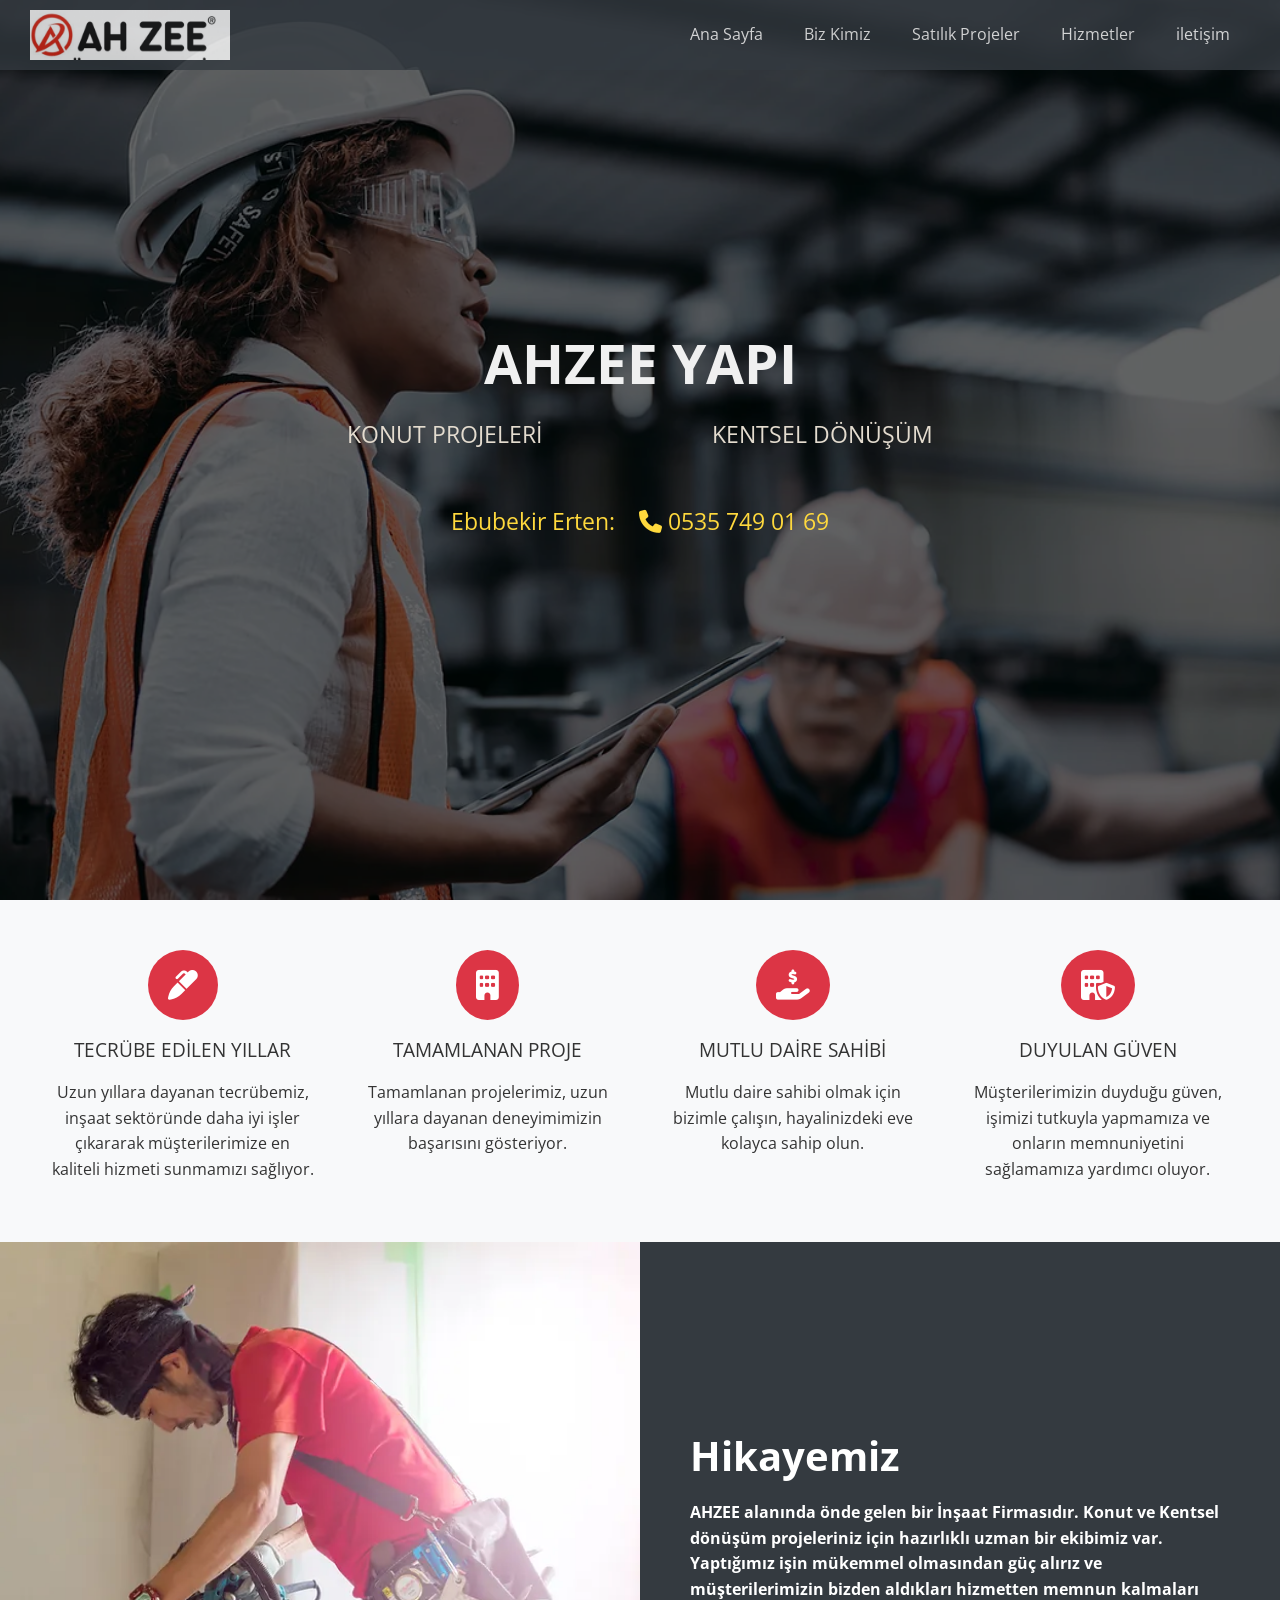
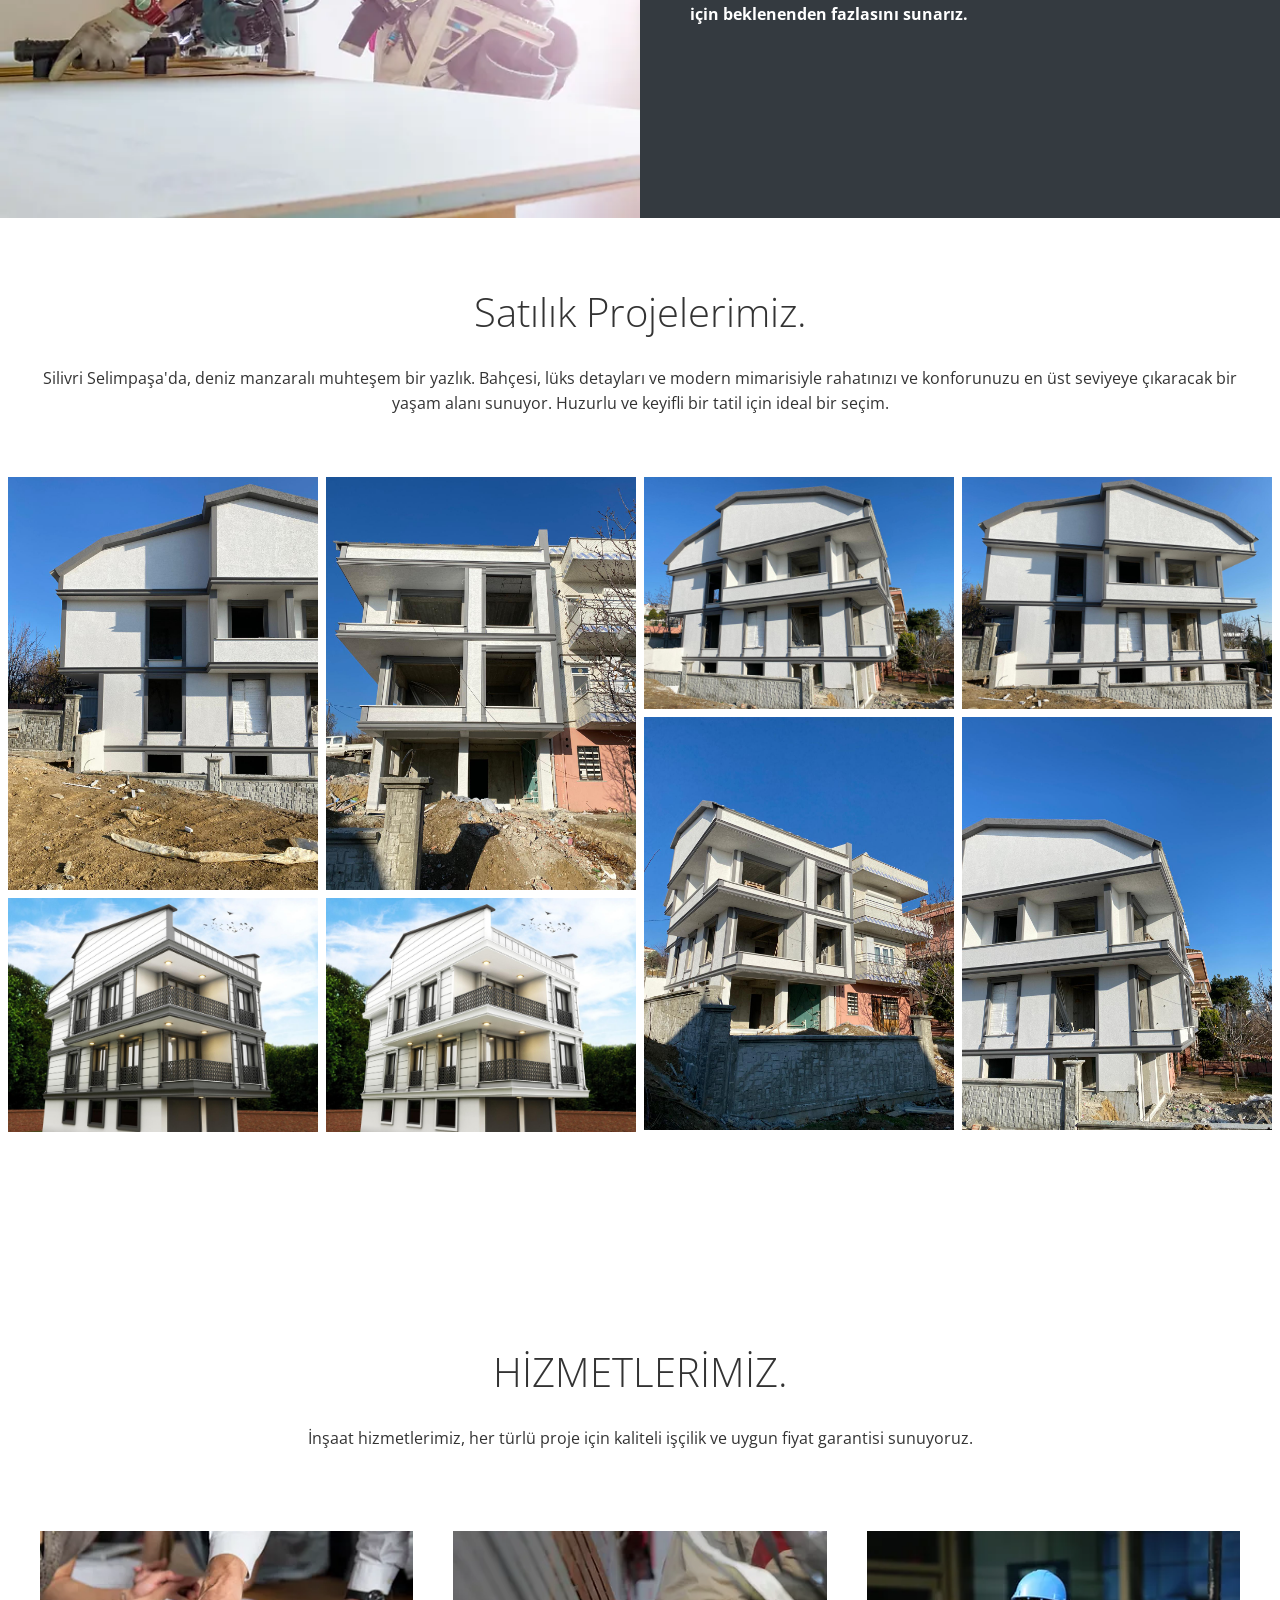
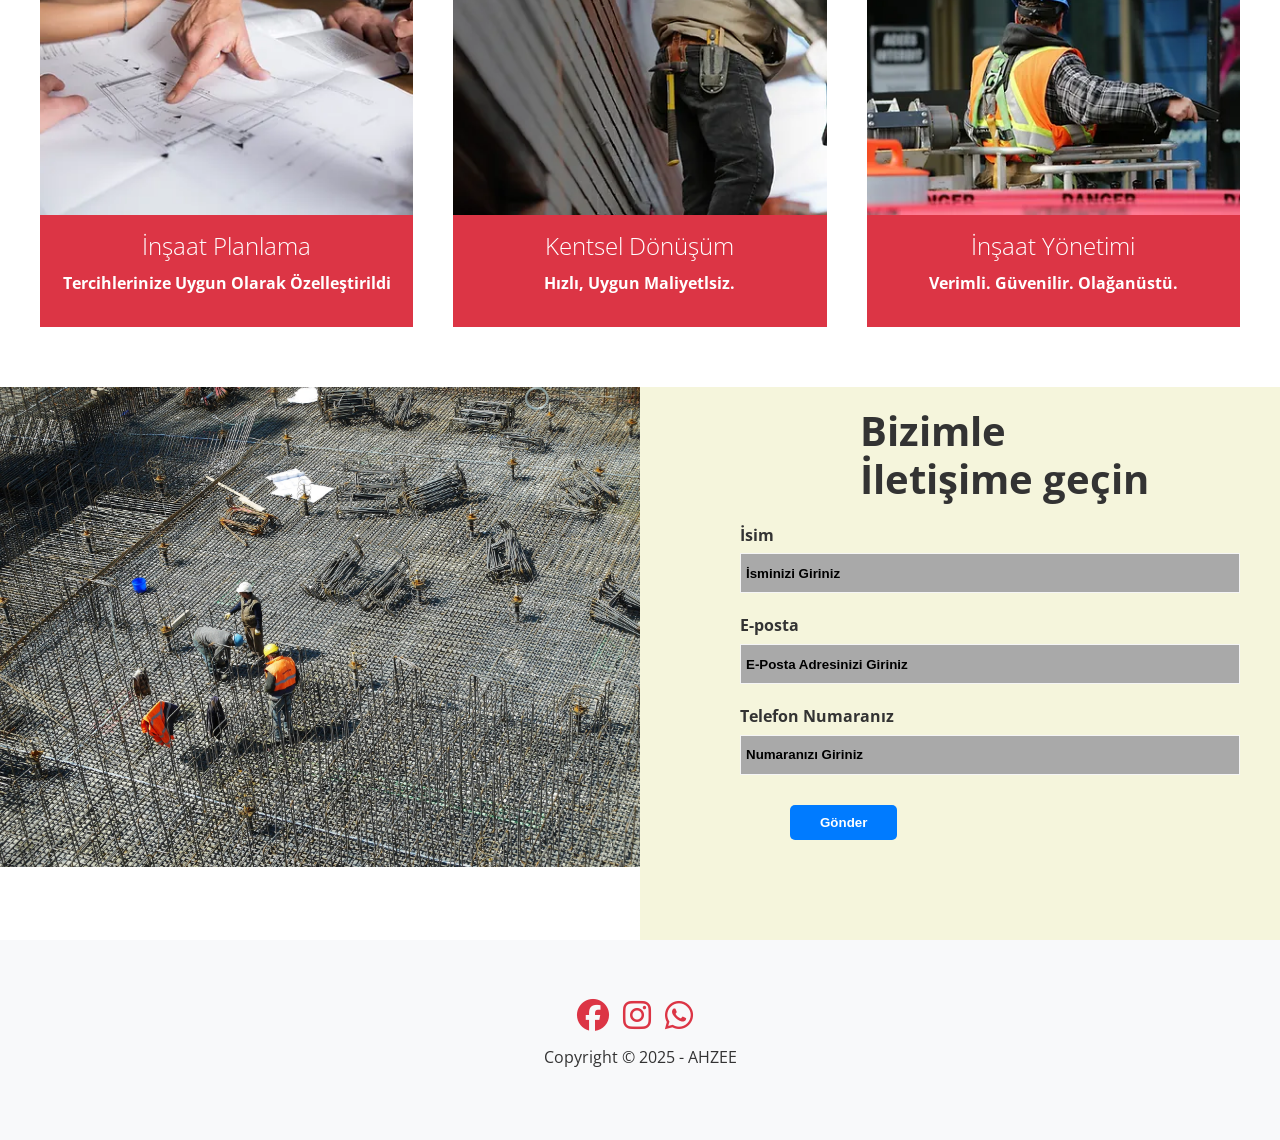
==== index.html @ 7e791a09 "Rename ahzee.html to index.html" ====
<!DOCTYPE html>
<html lang="en">
<head>
    <meta charset="UTF-8">
    <meta http-equiv="X-UA-Compatible" content="IE=edge">
    <meta name="viewport" content="width=device-width, initial-scale=1.0">
    <link rel="stylesheet" href="https://cdnjs.cloudflare.com/ajax/libs/font-awesome/6.1.2/css/all.min.css" integrity="sha512-1sCRPdkRXhBV2PBLUdRb4tMg1w2YPf37qatUFeS7zlBy7jJI8Lf4VHwWfZZfpXtYSLy85pkm9GaYVYMfw5BC1A==" crossorigin="anonymous" referrerpolicy="no-referrer" />
    <link rel="stylesheet" href="ahzeeYapı.css">
    <link rel="stylesheet" href="utils.css">
    <title>Erten Hotel</title>
</head>
<body>
    <!-- header -->
    <header id="home" class="main-header">
        <div class="navbar">
                <img src="AHZEE-logo.png" alt=" ahzeelogo" class="brand">
            <nav>
                <ul>
                    <li><a href="#home">Ana Sayfa</a></li>
                    <li><a href="#about">Biz Kimiz</a></li>
                    <li><a href="#gallery">Satılık Projeler</a></li>
                    <li><a href="#rooms">Hizmetler</a></li>
                    <li><a href="#contact">iletişim</a></li>
                </ul>
            </nav>
        </div>

        <div class="content">
            <h1 style="font-weight: bold; color: #F0F0F0;">AHZEE YAPI</h1>
            <p class="space" style="color: #E4DCCF;">KONUT PROJELERİ<span style="margin-left:17rem ;">KENTSEL DÖNÜŞÜM </span></p>
            <p style="color: #FFD93D;">Ebubekir Erten:&nbsp;&nbsp;&nbsp; <i class="fa-solid fa-phone"></i> 0535 749 01 69</p>
        </div>
    </header>

    <main>
        <!-- services -->
        <section id=services class="icons bg-light"> 
            <div class="flex-items">
                <div>
                    <i class="fa-solid fa-marker"></i>
                    <div>
                        <h3>TECRÜBE EDİLEN YILLAR</h3>
                    </div>
                    <p>
                        Uzun yıllara dayanan tecrübemiz, inşaat sektöründe daha iyi işler çıkararak müşterilerimize en kaliteli hizmeti sunmamızı sağlıyor.
                    </p>
                </div>

                <div>
                    <i class="fa-solid fa-building fa-"></i>
                    <div>
                        <h3>TAMAMLANAN PROJE</h3>
                    </div>
                    <p>
                        Tamamlanan projelerimiz, uzun yıllara dayanan deneyimimizin başarısını gösteriyor.
                    </p>
                </div>

                <div>
                    <i class="fa-solid fa-hand-holding-dollar"></i>
                    <div>
                        <h3>MUTLU DAİRE SAHİBİ</h3>
                    </div>
                    <p>
                        Mutlu daire sahibi olmak için bizimle çalışın, hayalinizdeki eve kolayca sahip olun.
                    </p>
                </div>

                <div>
                    <i class="fa-solid fa-building-shield "></i>
                    <div>
                        <h3>DUYULAN GÜVEN</h3>
                    </div>
                    <p>
                        Müşterilerimizin duyduğu güven, işimizi tutkuyla yapmamıza ve onların memnuniyetini sağlamamıza yardımcı oluyor.
                    </p>
                </div>
            </div>
        </section>

        <!-- about -->
        <section id="about" class="flex-columns">
            <div class="row">
                <div class="column">
                    <div class="column-1">
                        <img src="half.png" alt="">
                    </div>
                </div>
                <div class="column">
                    <div class="column-2 bg-dark" style="color: white;">
                        <h1>Hikayemiz</h1>
                        <p>
                            AHZEE alanında önde gelen bir İnşaat Firmasıdır. Konut ve Kentsel dönüşüm projeleriniz için hazırlıklı uzman bir ekibimiz var. Yaptığımız işin mükemmel olmasından güç alırız ve müşterilerimizin bizden aldıkları hizmetten memnun kalmaları için beklenenden fazlasını sunarız.
                        </p>
                    </div>
                </div>
            </div>
        </section>

        <!-- gallery -->
        <section id="gallery" class="flex-grid">
            <header class="section-header">
                <h2>Satılık Projelerimiz.</h2>
                <p>Silivri Selimpaşa'da, deniz manzaralı muhteşem bir yazlık. Bahçesi, lüks detayları ve modern mimarisiyle rahatınızı ve konforunuzu en üst seviyeye çıkaracak bir yaşam alanı sunuyor. Huzurlu ve keyifli bir tatil için ideal bir seçim.
                </p>
            </header>
            <div class="row margin">
                <div class="column">
                    <img src="proje6.jpeg" alt="">
                    <img src="proje2.jpeg" alt="">
                </div>
                <div class="column">
                    <img src="proje3.jpeg" alt="">
                    <img src="proje1.jpeg" alt="">
                </div>
                <div class="column">
                    <img src="proje5.jpeg" alt="">
                    <img src="proje4.jpeg" alt="">
                </div>
                <div class="column">
                    <img src="proje7.jpeg" alt="">
                    <img src="proje8.jpeg" alt="">
                </div>
            </div>
        </section>

        <!-- about -->
        <section id="about" class="flex-columns flex-reverse">
            <div class="row">
                <div class="column">
                    <div class="column-1">
                        <img src="about2.jpeg" alt="">
                    </div>
                </div>
            </div>
        </section>

        <!-- rooms -->
        <section id="rooms" class="rooms section-padding"> 
            <header class="section-header">
                <h2>HİZMETLERİMİZ.</h2>
                <p>İnşaat hizmetlerimiz, her türlü proje için kaliteli işçilik ve uygun fiyat garantisi sunuyoruz.</p>
            </header>
            <div class="flex-items">
                 <div class="card">
                    <img src="1-uclu.png" alt="">
                    <div class="card-body bg-danger">
                        <h2>İnşaat Planlama</h2>
                        <p>Tercihlerinize Uygun Olarak Özelleştirildi</p>
                    </div>
                </div>

                <div class="card">
                    <img src="2-uclu.png" alt="">
                    <div class="card-body bg-danger">
                        <h2>Kentsel Dönüşüm</h2>
                        <p>Hızlı, Uygun Maliyetlsiz.</p>
                    </div>
                </div>

                <div class="card">
                    <img src="3-uclu.png" alt="">
                    <div class="card-body bg-danger">
                        <h2>İnşaat Yönetimi</h2>
                        <p>Verimli. Güvenilir. Olağanüstü.</p>
                    </div>
                </div>
            </div>
        </section>

 

        <!-- contact -->
        <section id="contact" class="contact flex-columns">
            <div class="row">
                <div class="column">
                    <div class="column-1">
                        <img src="inşaat-footer.jpg" alt="">
                    </div>
                </div>
                <div class="column">
                    <div class="column-2 bg-light">
                        <h2>Bizimle İletişime geçin</h2>
                        <form action="" class="contact-form">
                            <div class="form-control">
                                <label for="name">İsim</label>
                                <input type="text" id="name" placeholder="İsminizi Giriniz">
                            </div>

                            <div class="form-control">
                                <label for="email">E-posta</label>
                                <input type="email" id="email" placeholder="E-Posta Adresinizi Giriniz">
                            </div>

                            <div class="form-control">
                                <label for="phone">Telefon Numaranız</label>
                                <input type="text" id="phone" placeholder="Numaranızı Giriniz">
                            </div>
                            <button type="submit" class="btn btn-primary">Gönder</button>
                        </form>

                    </div>
            </div>
        </section>

    </main>
    
    <!-- footer -->
    <footer>
        <div class="footer bg-light">
            <div class="social">
                <a href="https://www.facebook.com/ebubekir.erten.39?locale=tr_TR"><i class="fab fa-facebook fa-2x"></i></a>
                <a href="https://www.instagram.com/ah_zee_maske/"><i class="fab fa-instagram fa-2x"></i></a>
                <a href="whatsapp://send?phone=+905357490169"><i class="fab fa-whatsapp fa-2x"></i></a>
            </div>
            <p>Copyright &copy 2025 - AHZEE</p>
        </div>
    </footer>

</body>
</html>
---- ahzeeYapı.css ----
@import url('https://fonts.googleapis.com/css2?family=Open+Sans:wght@300;400;700&display=swap');

* {
    box-sizing: border-box;
    padding: 0;
    margin: 0;

}

html {
    font-size: 10px;
    scroll-behavior: smooth;
}

body {
    font-family: 'Open Sans', sans-serif;
    font-size: 1.6rem;
    background-color: white;
    color:#333;
    line-height: 1.6;
}

ul {
    list-style: none;
}

a {
    color: #333;
    text-decoration: none;
}

h1,h2 {
    font-weight: 300;
    line-height: 1.2;
}

p {
    margin: 1rem 0;
}

img {
    width: 100%;
}

.text-center {
    text-align: center;
}

/* navbar */
.navbar {
    display: flex;
    align-items: center;
    justify-content: space-between;
    background-color: var(--dark);
    opacity: 0.8;
    color: #fff;
    position: fixed;
    width: 100%;
    height: 70px;
    padding: 0 3rem;
}

.navbar a {
    color: #fff;
    padding: 1rem 2rem;
    margin: 0 .5px;
}

.navbar ul {
    display: flex;
}

.navbar a:hover {
    border-bottom: 2px solid var(--warning);
}

.navbar .brand {
    width: 200px;
    height: 50px;
    background-color: black;

}
.navbar h1 {
    font-size: 3rem;
}

.navbar span {
    color: var(--warning);
}

.main-header {
    background-image: url(inşaat-main.png);
    height: 100vh;
    background-repeat: no-repeat;
    background-size: cover;
    background-position: center;
    color: #fff;
    position: relative;
}

.main-header .content{
    display: flex;
    flex-direction: column;
    justify-content: center;
    align-items: center;
    height: 100%;
}

.main-header::before {
    content: "";
    position: absolute;
    background-color: rgb(0, 0, 0, 0.6);
    height: 100%;
    width: 100%;
}

.main-header * {
    z-index: 1;
}

.main-header .content h1 {
    font-size: 5.5rem;
}

.main-header .content p {
    font-size: 2.3rem;
    max-width: 60rem;
    margin: 2rem 0rem 3rem ;
}


/* about */



/* gallery */
#gallery img:hover {
    cursor: pointer;
    opacity: 0.8;
}

/* rooms__cards */
.card {
    color: #fff;
    font-weight: 700;
}

.card:hover {
    opacity: 0.7;
}
.card-body {
    padding: 2rem;
    margin-top: -10px;
}

/* teams */
.teams img {
    border-radius: 50%;
}

.teams img:hover {
    opacity: 0.7;
}

/* contact */


.cantact-form {
    width: 100%;
    padding: 2rem 0;
}

.contact-form label {
    display: block;
    margin-bottom: .5rem;
    font-weight: 700;
}

.cantact-form .form-control {
    margin-bottom: 1.5rem;
}

.contact-form input {
    width: 50rem;
    padding: 5px;
    height: 40px;
    border: 1px solid #f5f5f5;
    margin-bottom: 2rem;
    font-weight: 700;
    background-color:darkgray;

}

.contact-form .btn {
    margin-bottom: 100px;
}

.contact h2 {
    font-size: 4rem;
    font-weight: 700; 
    margin: 2rem 12rem;
}

.contact .column-2 {
    background-color:beige;
    padding-left: 10rem;
}

::-webkit-input-placeholder {
    color: black;
 }


 /* footer */
.footer{
    display: flex;
    flex-direction: column;
    justify-content: center;
    align-items: center;
    height: 200px;
}

.footer a {
    color: var(--danger);
    margin-right: 10px;
}

.footer a:hover {
    opacity: 0.7;
}

@media (max-width:768px){
    html {
        font-size: 8px  ;
    }

    .navbar {
        flex-direction: column;
        height: 90px;
        padding: 20px;
        padding-bottom: 80px;
    }

    .navbar a {
        padding: 3px;
        font-size: 12.9px;
    }

    .flex-items {
        flex-direction: column;
    }

    .flex-items img {
        width: 70%;
    }
    #about .row {
        flex-direction: column;
    }

    .form-control {
        width: 100%;    
    }

    .form-control input {
        width: 29rem;
    }

    #contact .row {
        flex-direction: column;
    }

    #contact  h2 {
        margin-left: 25px;
    }

    #gallery  .column {
        flex: 50%;
     }

     #home .content h1 {
        font-size: 4rem;
     } 

     #home .content p {
        font-size: 1.8rem;
     }
    
     nav {
        margin-top: 13px;
     }

     .card img {
        width: 100%;
     }
    
    .space {
        padding-left: 3rem;
    }
}
---- utils.css ----
:root {
    --white: #fff;
    --primary: #007bff;
    --secondary: #6c757d;
    --success: #28a745;
    --danger: #dc3545;
    --warning: #ffc107;
    --info: #17a2b8;
    --dark: #343a40;
    --light: #f8f9fa;
 }


 /* text colors */
 .text-primary{ color: var(--primary); }
 .text-secondary{ color: var(--secondary); }
 .text-success{ color: var(--success); }
 .text-danger{ color: var(--danger); }
 .text-warning{ color: var(--warning); }
 .text-info{ color: var(--info); }
 .text-dark{ color: var(--dark); }
 .text-light{ color: var(--light); }


 /* bg colors */
 .bg-primary{ background-color: var(--primary); }
 .bg-secondary{ background-color: var(--secondary); }
 .bg-success{ background-color: var(--success); }
 .bg-danger{ background-color: var(--danger); }
 .bg-warning{ background-color: var(--warning); }
 .bg-info{ background-color: var(--info); }
 .bg-dark{ background-color: var(--dark); }
 .bg-light{ background-color: var(--light); }

 /* buttons */
 .btn {
    cursor: pointer;
    display: inline-block;
    padding: 10px 30px;
    border: none;
    border-radius: 5px;
 }

 .btn:hover {
    opacity: 0.9;
 }

 .btn-primary {
    background-color: var(--primary);
    color: #fff;
 }

 .btn-white {
    background-color: var(--white);
    color: black;
    border: 1px solid black;
 }

 .btn-white:hover {
    background-color: black;
    color: white;
 }

.flex-reverse .row {
    flex-direction: row-reverse;
}

 .flex-items {
    display: flex;
    justify-content: center;
    text-align: center;
    height: 100%;
 }

 .flex-items > div {
    padding: 20px;
    flex-basis:50%;    
 }

 .flex-grid .row {
    display: flex;
    flex-wrap: wrap;
    padding: 0 .4rem;
 }

 .flex-grid .column {
    flex: 25%;
    padding: 0 .4rem;
 }

.row {
    display: flex;
    flex-direction: row;
    flex-wrap: wrap;
    width: 100%;
}

.column {
    flex: 1;
}

.column-1 {
    height: 100%;
    margin-bottom: -7.5px;
}

.column-2 {
    display: flex;
    flex-direction: column;
    height: 100%;
    align-items: flex-start;
    justify-content: center;
}

.column-2 h1,
.column-2 p,
.column-2 button{
    margin:1rem 5rem;
    font-weight: 700;
}

.column-2 h1 {
    font-size: 4rem;
}


 .icons {
    padding: 30px;
 }

 .icons h3 {
    font-weight: 400;
    margin-bottom: 15px;
 }

 .icons i {
    background-color: var(--danger);
    padding: 2rem;
    color: #fff;
    border-radius: 50%;
    margin-bottom: 1.5rem;
    font-size: 3rem;
 }

 .section-header {
    display: flex;
    flex-direction: column;
    align-items: center;
    justify-content: center;
    text-align: center;
    padding: 3rem;
    margin: 2rem 0;
 }

 .section-header h2 {
    font-size:4rem;
    margin: 2rem 0;
 }

 .section-padding {
    padding: 2rem 2rem 4rem;
 }

.managers {
    display: flex;
    justify-content: center;

}

.managers h2,
.managers h3{
    text-align: center;
    font-weight: 700;
}

.margin{
    margin-bottom: 10rem;
}
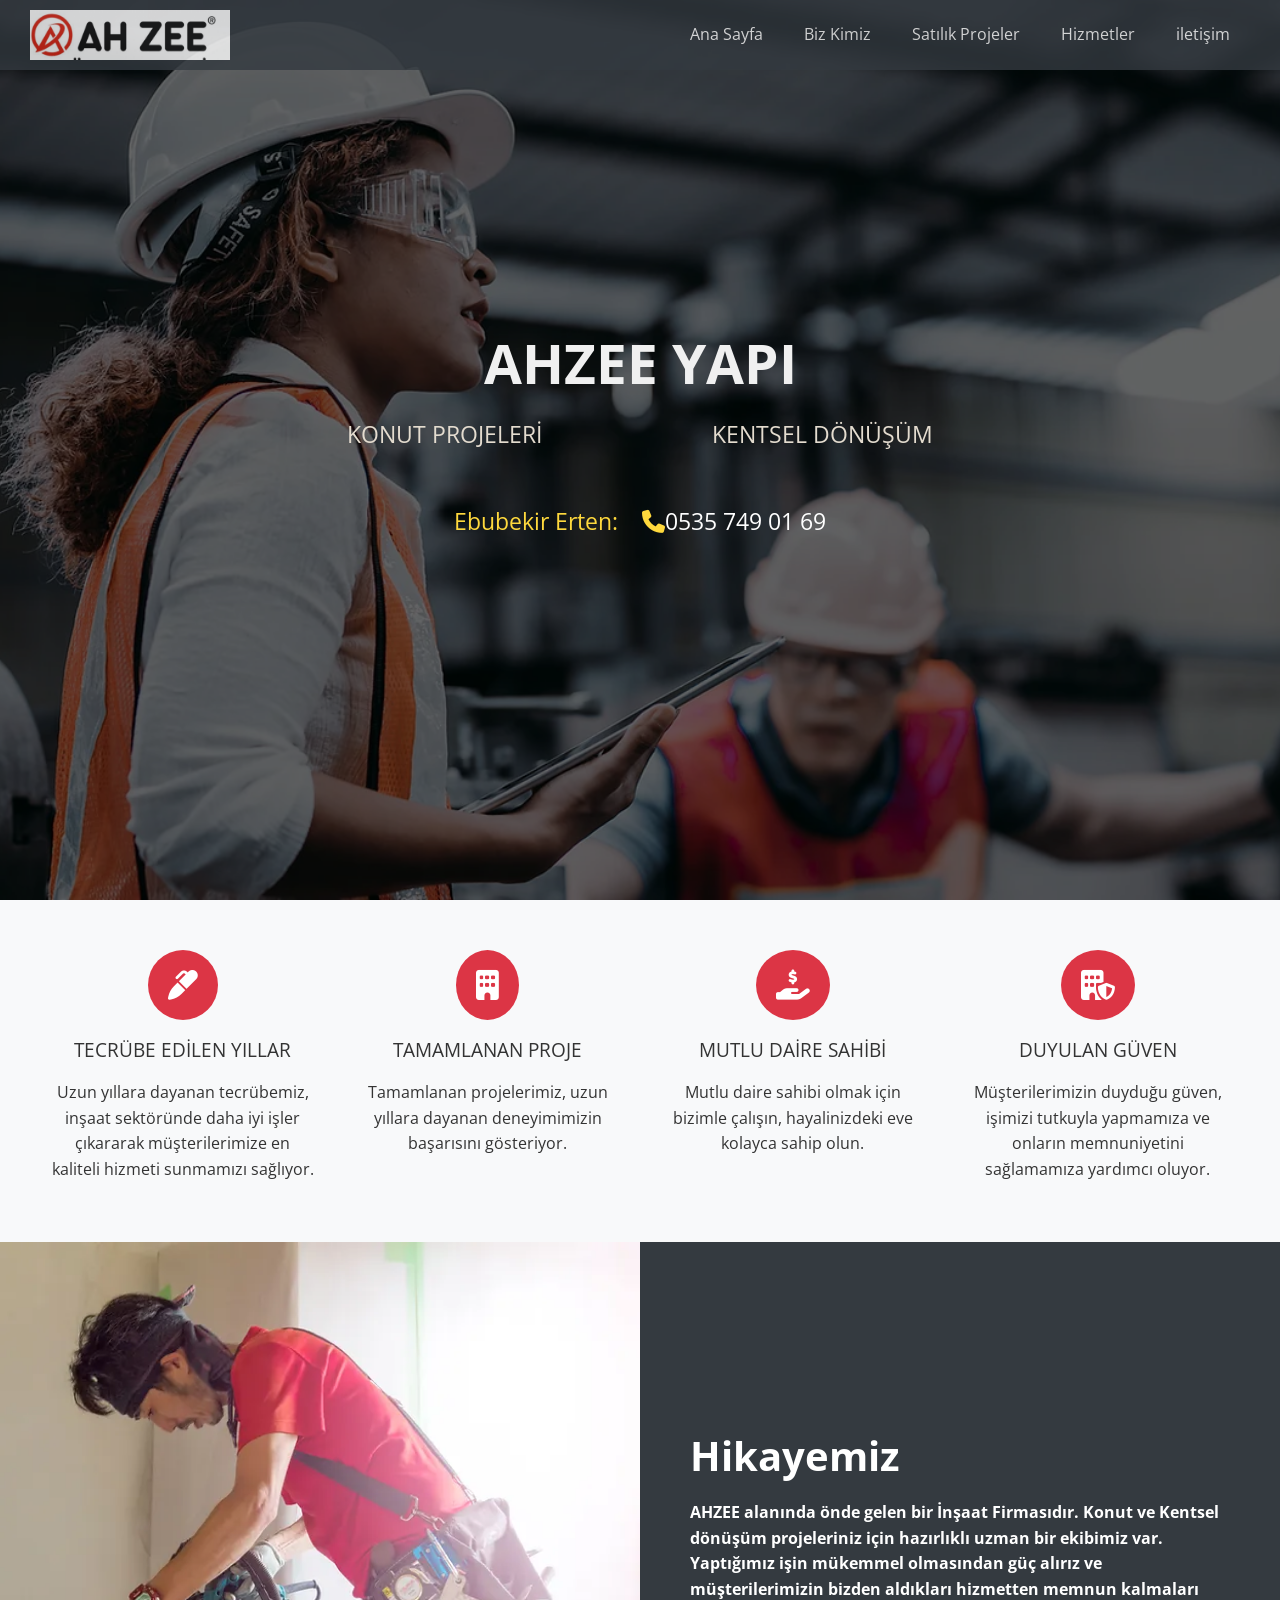
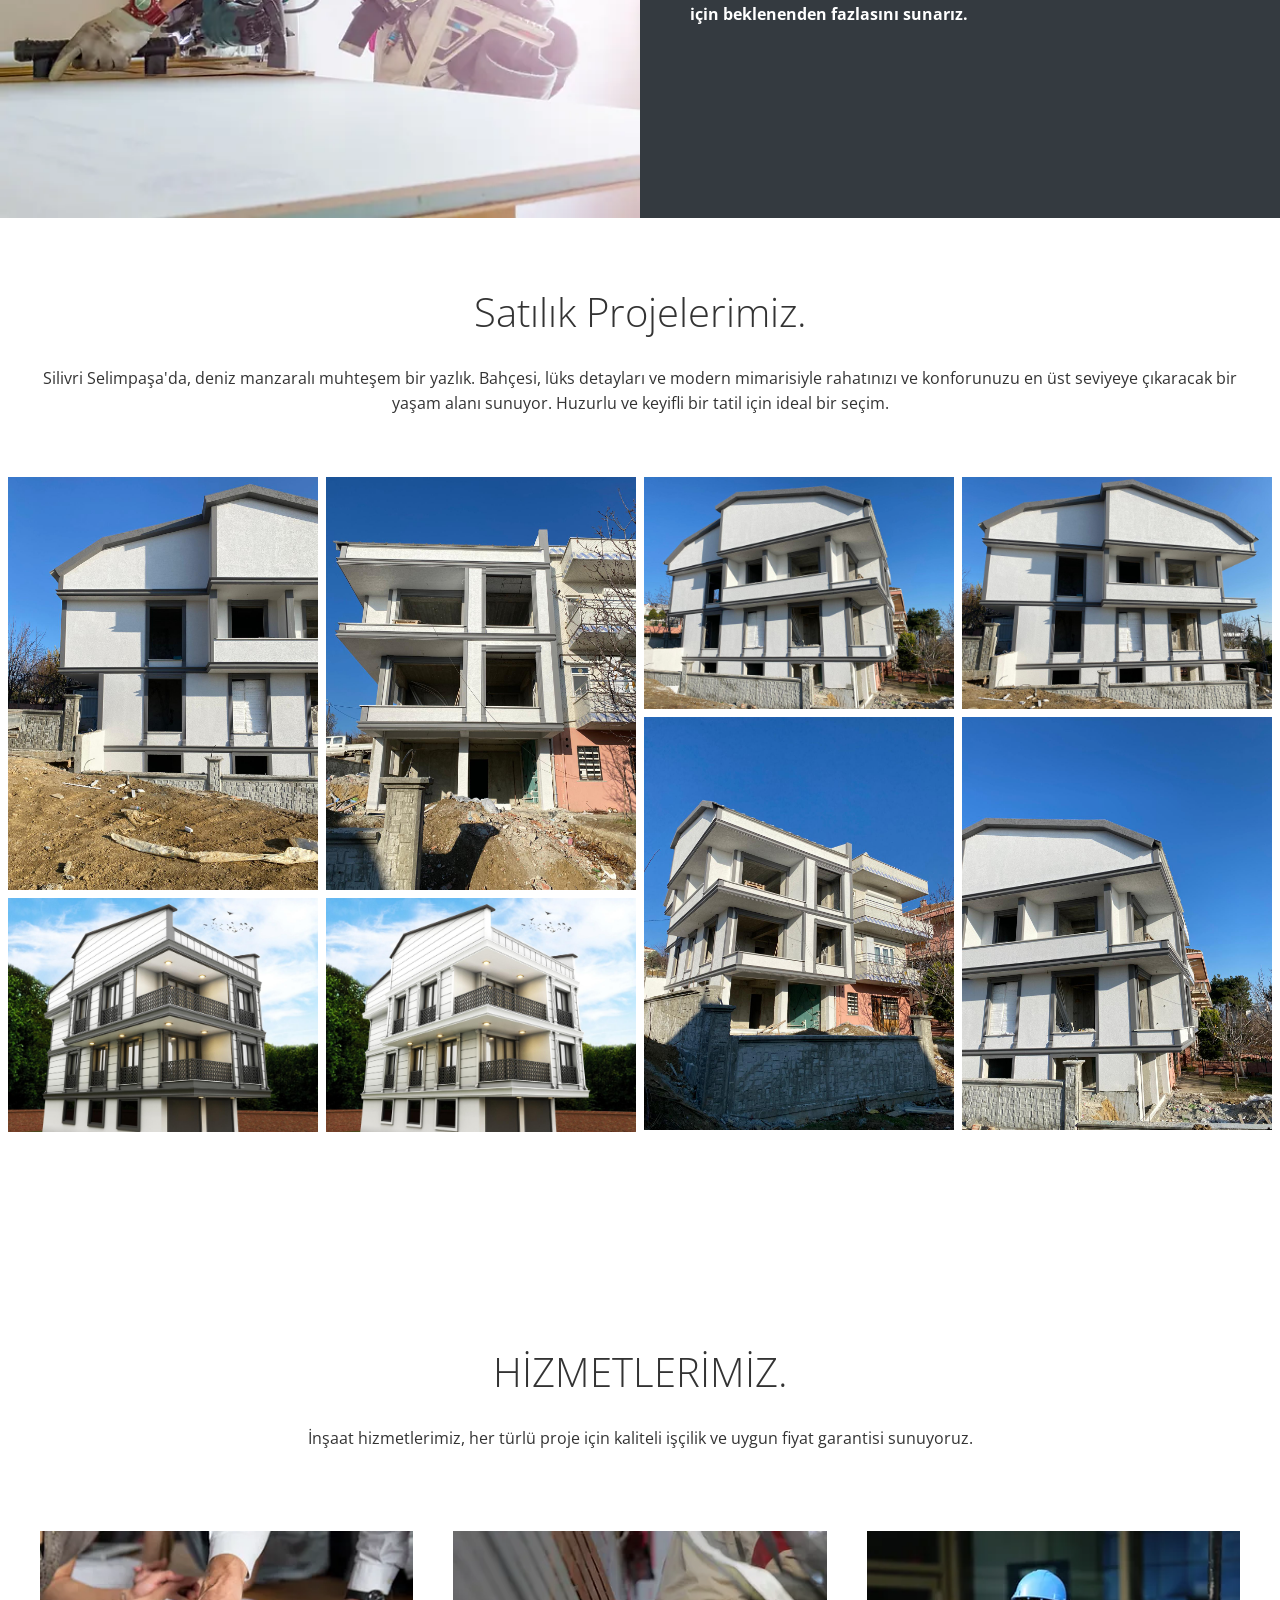
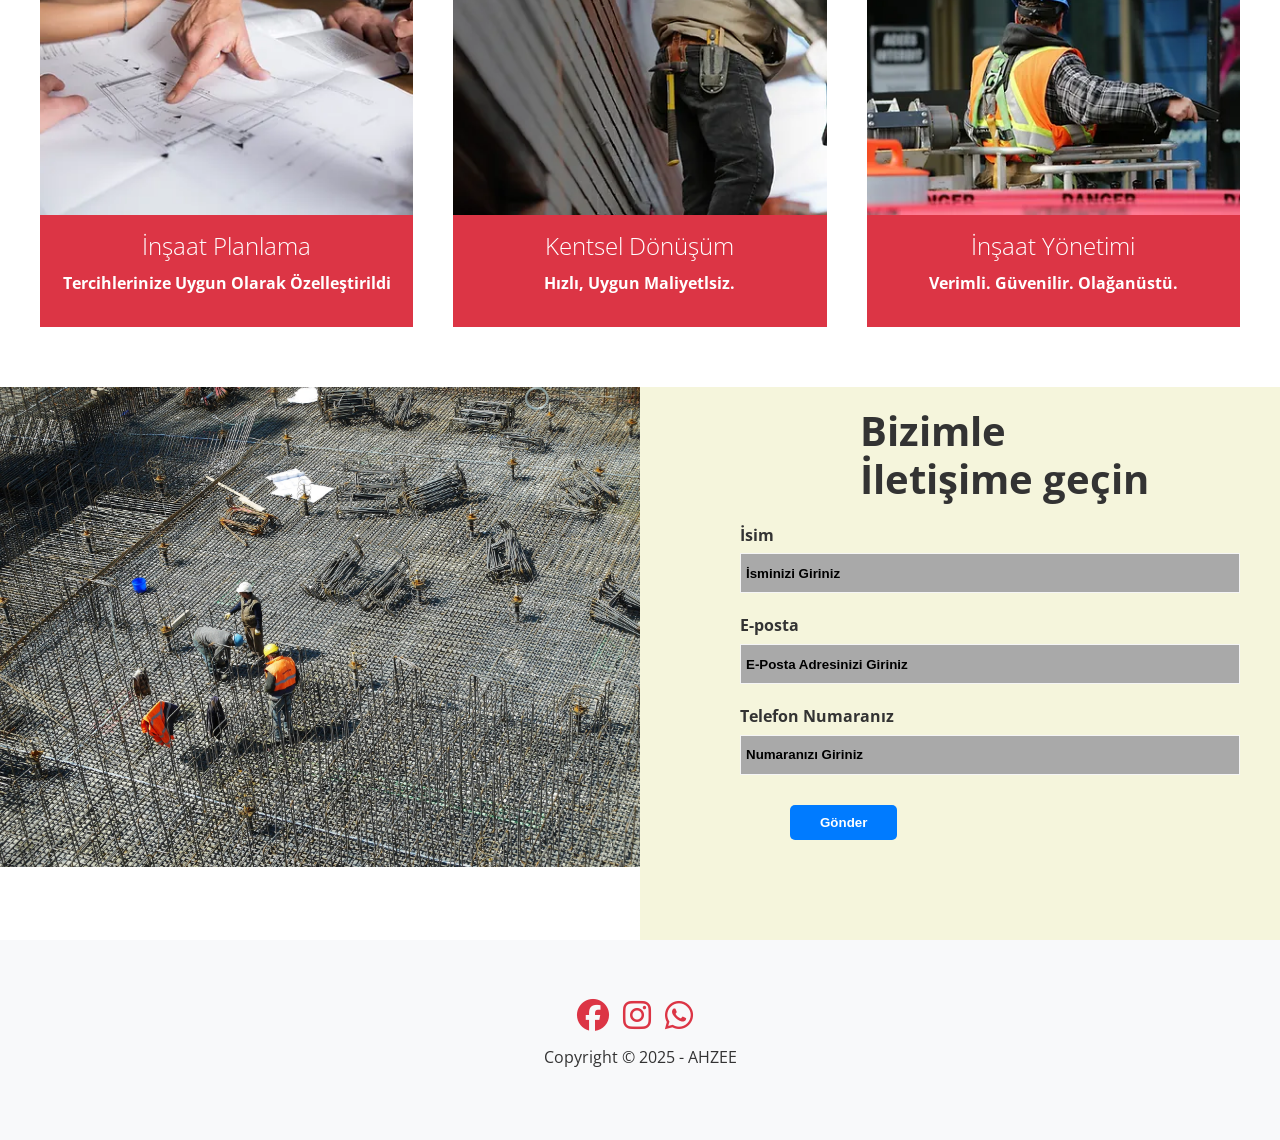
==== commit 1e0438d6: "Update index.html" ====
--- a/index.html
+++ b/index.html
@@ -7,7 +7,7 @@
     <link rel="stylesheet" href="https://cdnjs.cloudflare.com/ajax/libs/font-awesome/6.1.2/css/all.min.css" integrity="sha512-1sCRPdkRXhBV2PBLUdRb4tMg1w2YPf37qatUFeS7zlBy7jJI8Lf4VHwWfZZfpXtYSLy85pkm9GaYVYMfw5BC1A==" crossorigin="anonymous" referrerpolicy="no-referrer" />
     <link rel="stylesheet" href="ahzeeYapı.css">
     <link rel="stylesheet" href="utils.css">
-    <title>Erten Hotel</title>
+    <title>Ahzee Yapı</title>
 </head>
 <body>
     <!-- header -->
@@ -28,7 +28,7 @@
         <div class="content">
             <h1 style="font-weight: bold; color: #F0F0F0;">AHZEE YAPI</h1>
             <p class="space" style="color: #E4DCCF;">KONUT PROJELERİ<span style="margin-left:17rem ;">KENTSEL DÖNÜŞÜM </span></p>
-            <p style="color: #FFD93D;">Ebubekir Erten:&nbsp;&nbsp;&nbsp; <i class="fa-solid fa-phone"></i> 0535 749 01 69</p>
+            <p style="color: #FFD93D;">Ebubekir Erten:&nbsp;&nbsp;&nbsp; <i class="fa-solid fa-phone"></i><span style="color: white;">0535 749 01 69</span></p>
         </div>
     </header>
 
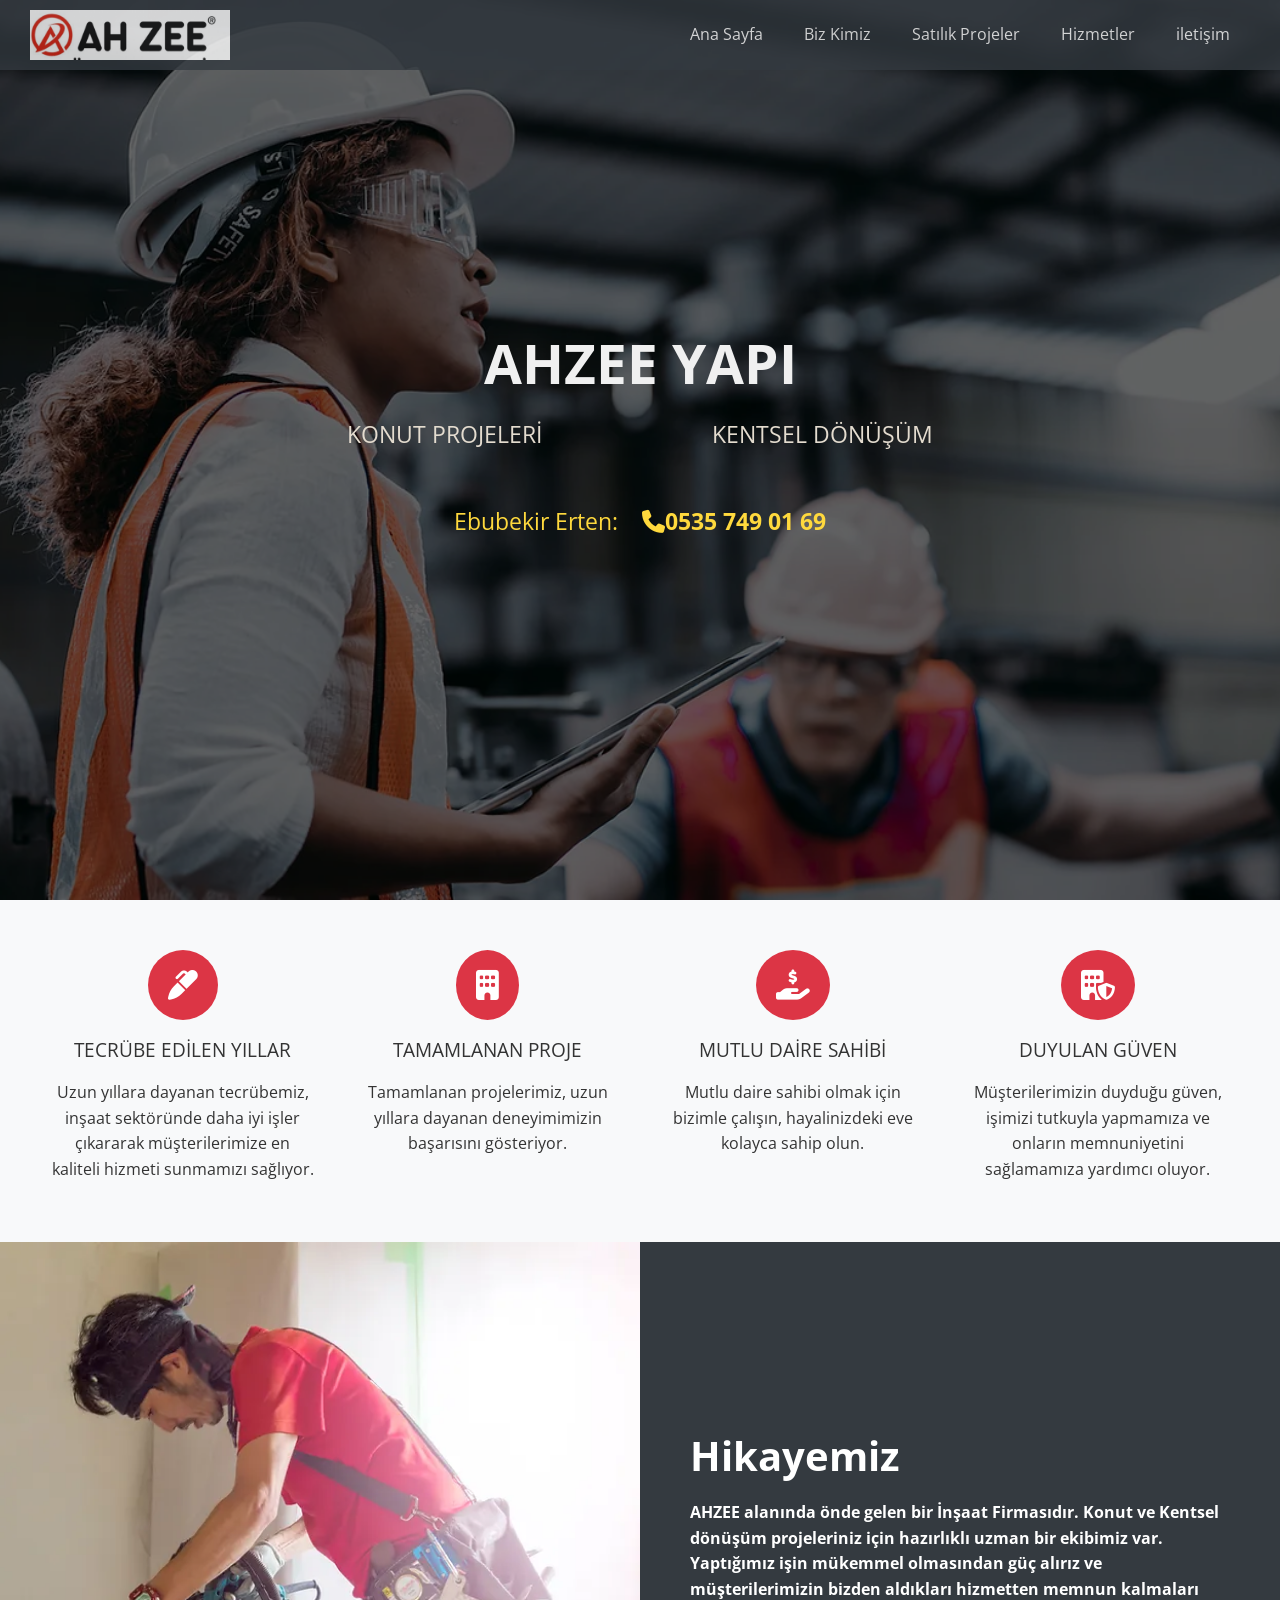
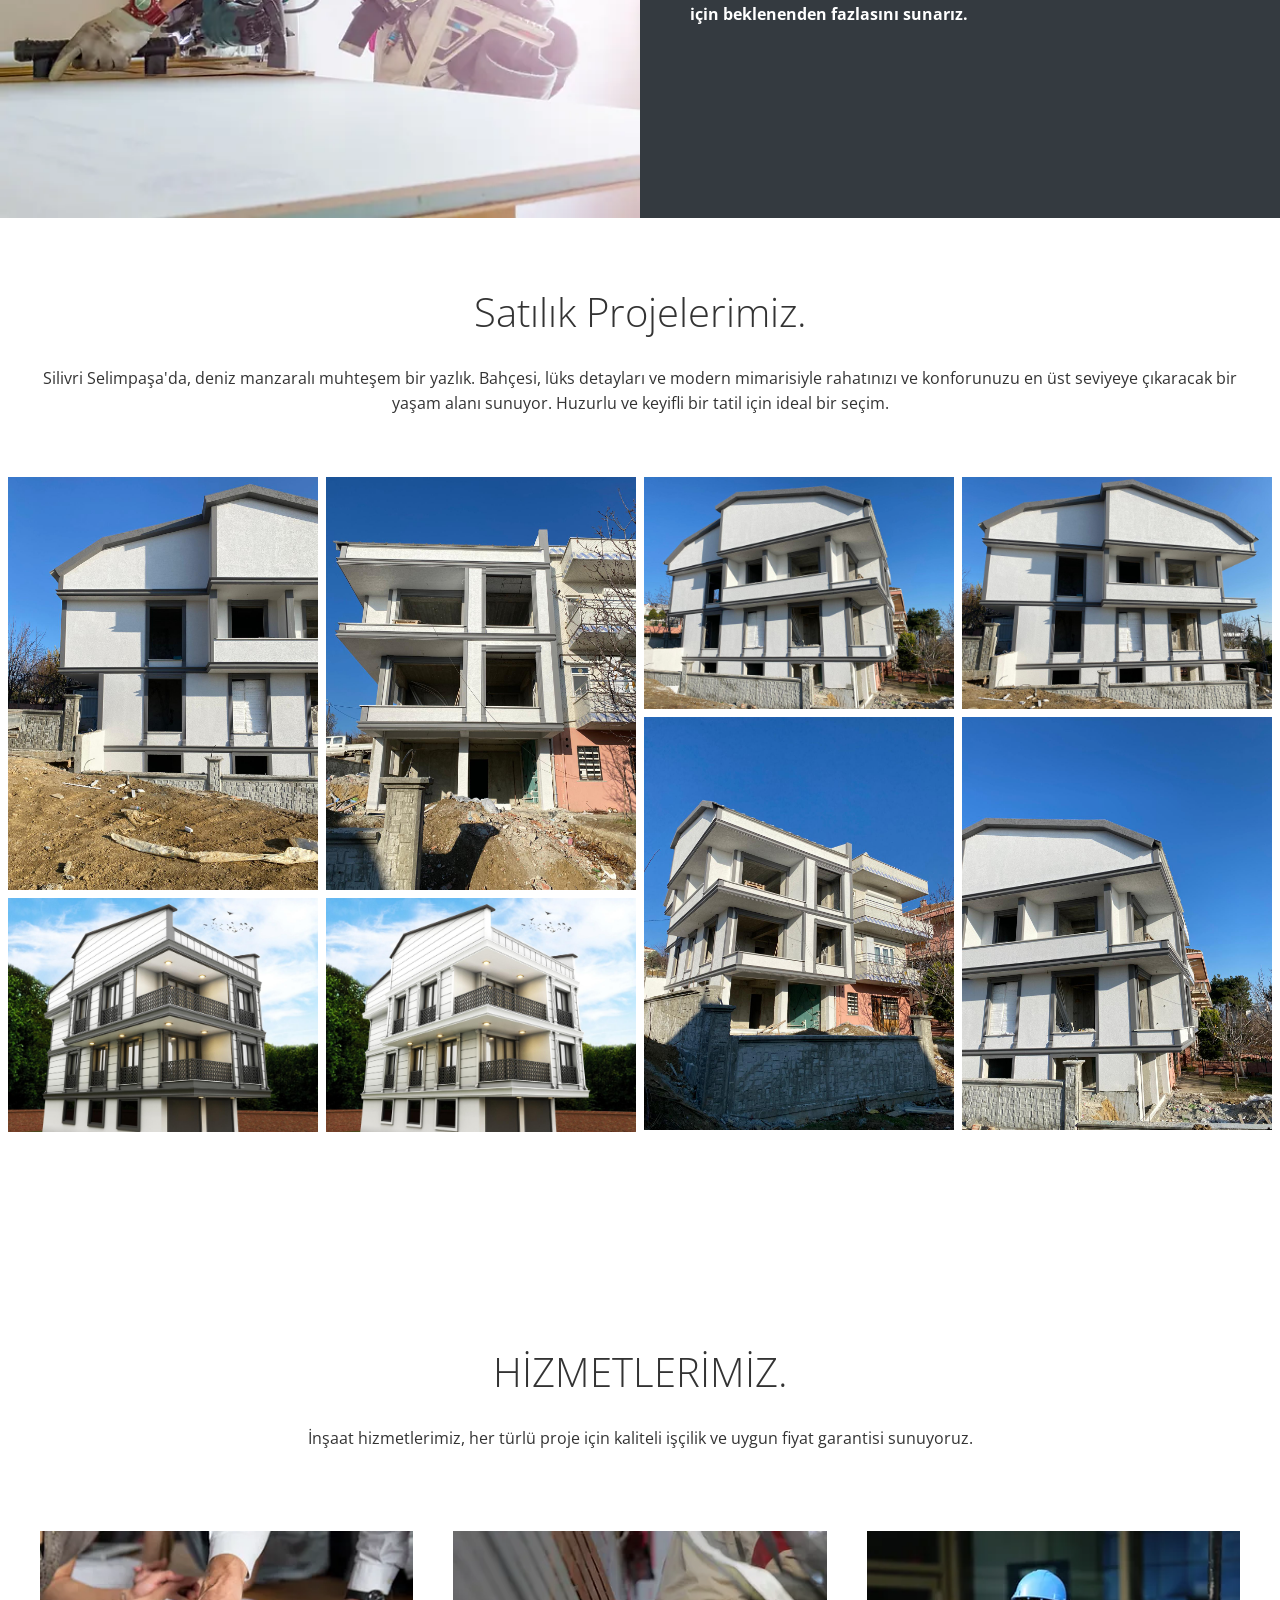
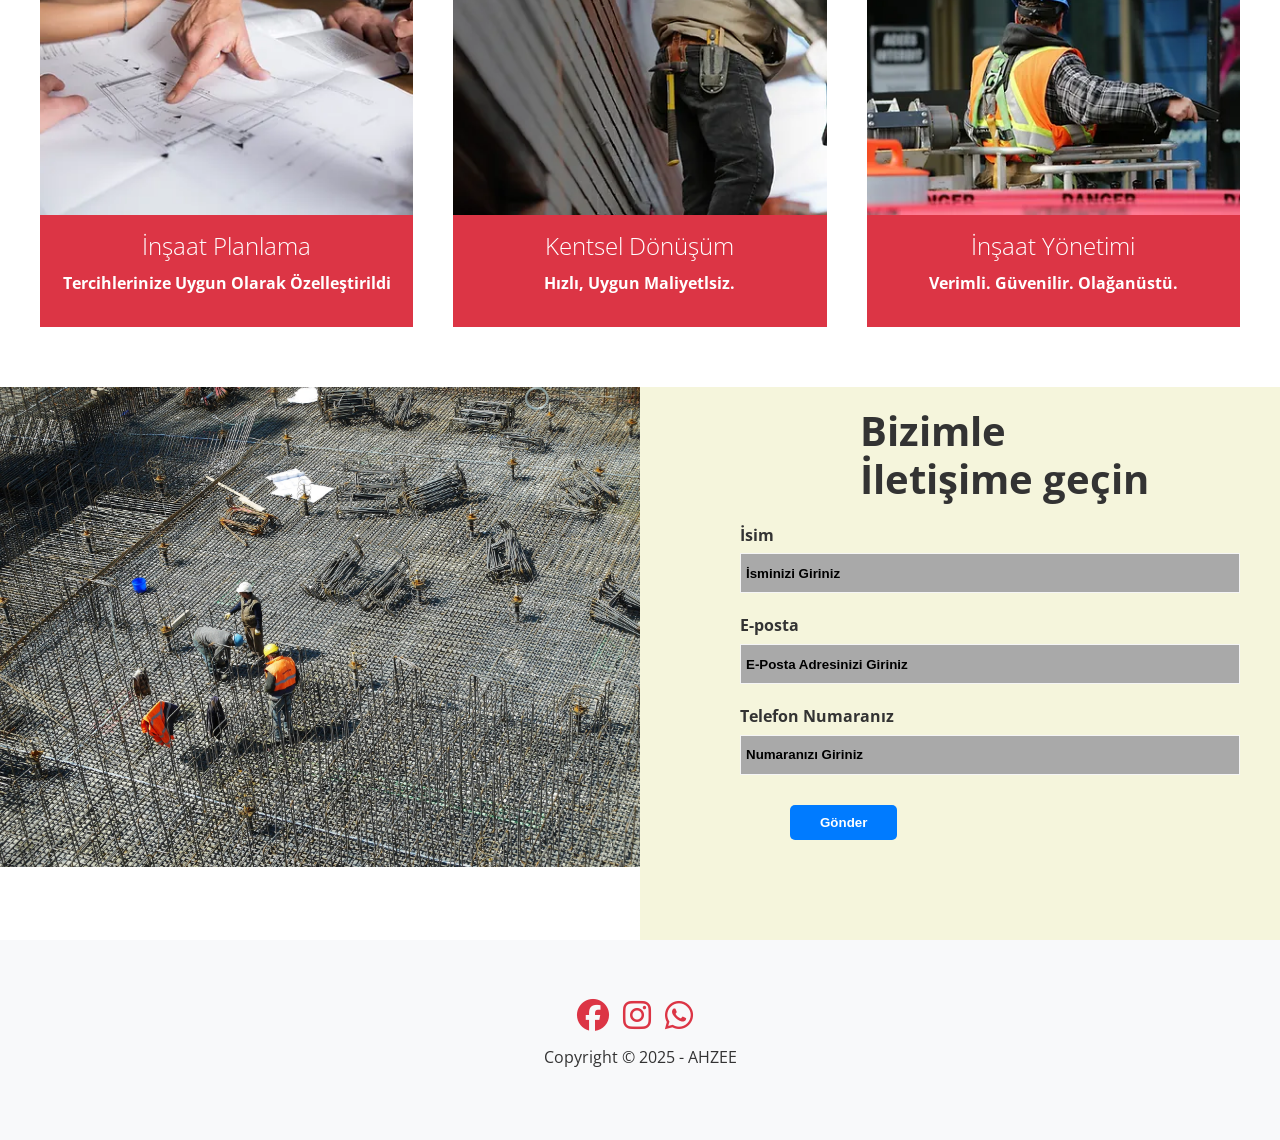
==== commit dc7bac16: "Update index.html" ====
--- a/index.html
+++ b/index.html
@@ -28,7 +28,7 @@
         <div class="content">
             <h1 style="font-weight: bold; color: #F0F0F0;">AHZEE YAPI</h1>
             <p class="space" style="color: #E4DCCF;">KONUT PROJELERİ<span style="margin-left:17rem ;">KENTSEL DÖNÜŞÜM </span></p>
-            <p style="color: #FFD93D;">Ebubekir Erten:&nbsp;&nbsp;&nbsp; <i class="fa-solid fa-phone"></i><span style="color: white;">0535 749 01 69</span></p>
+            <p style="color: #FFD93D;">Ebubekir Erten:&nbsp;&nbsp;&nbsp; <i class="fa-solid fa-phone"></i><span style="font-weight: bold;">0535 749 01 69</span></p>
         </div>
     </header>
 
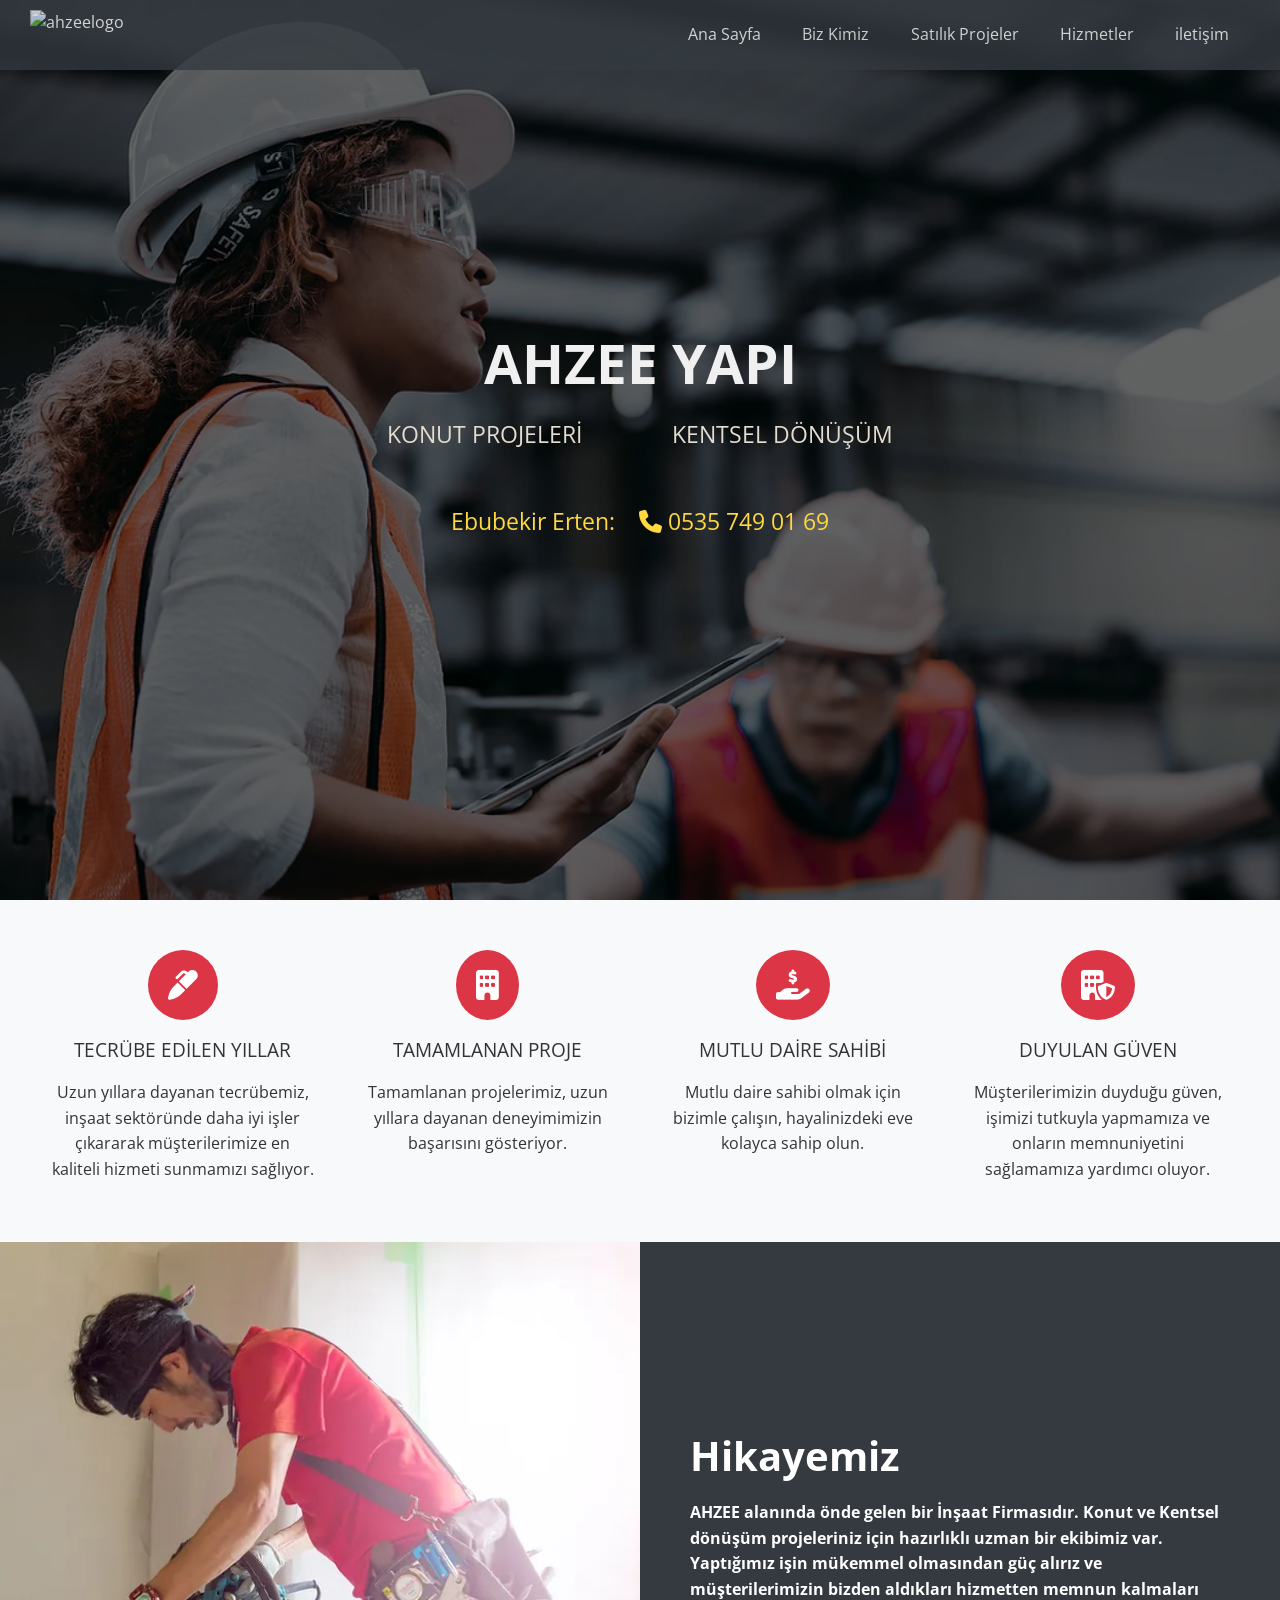
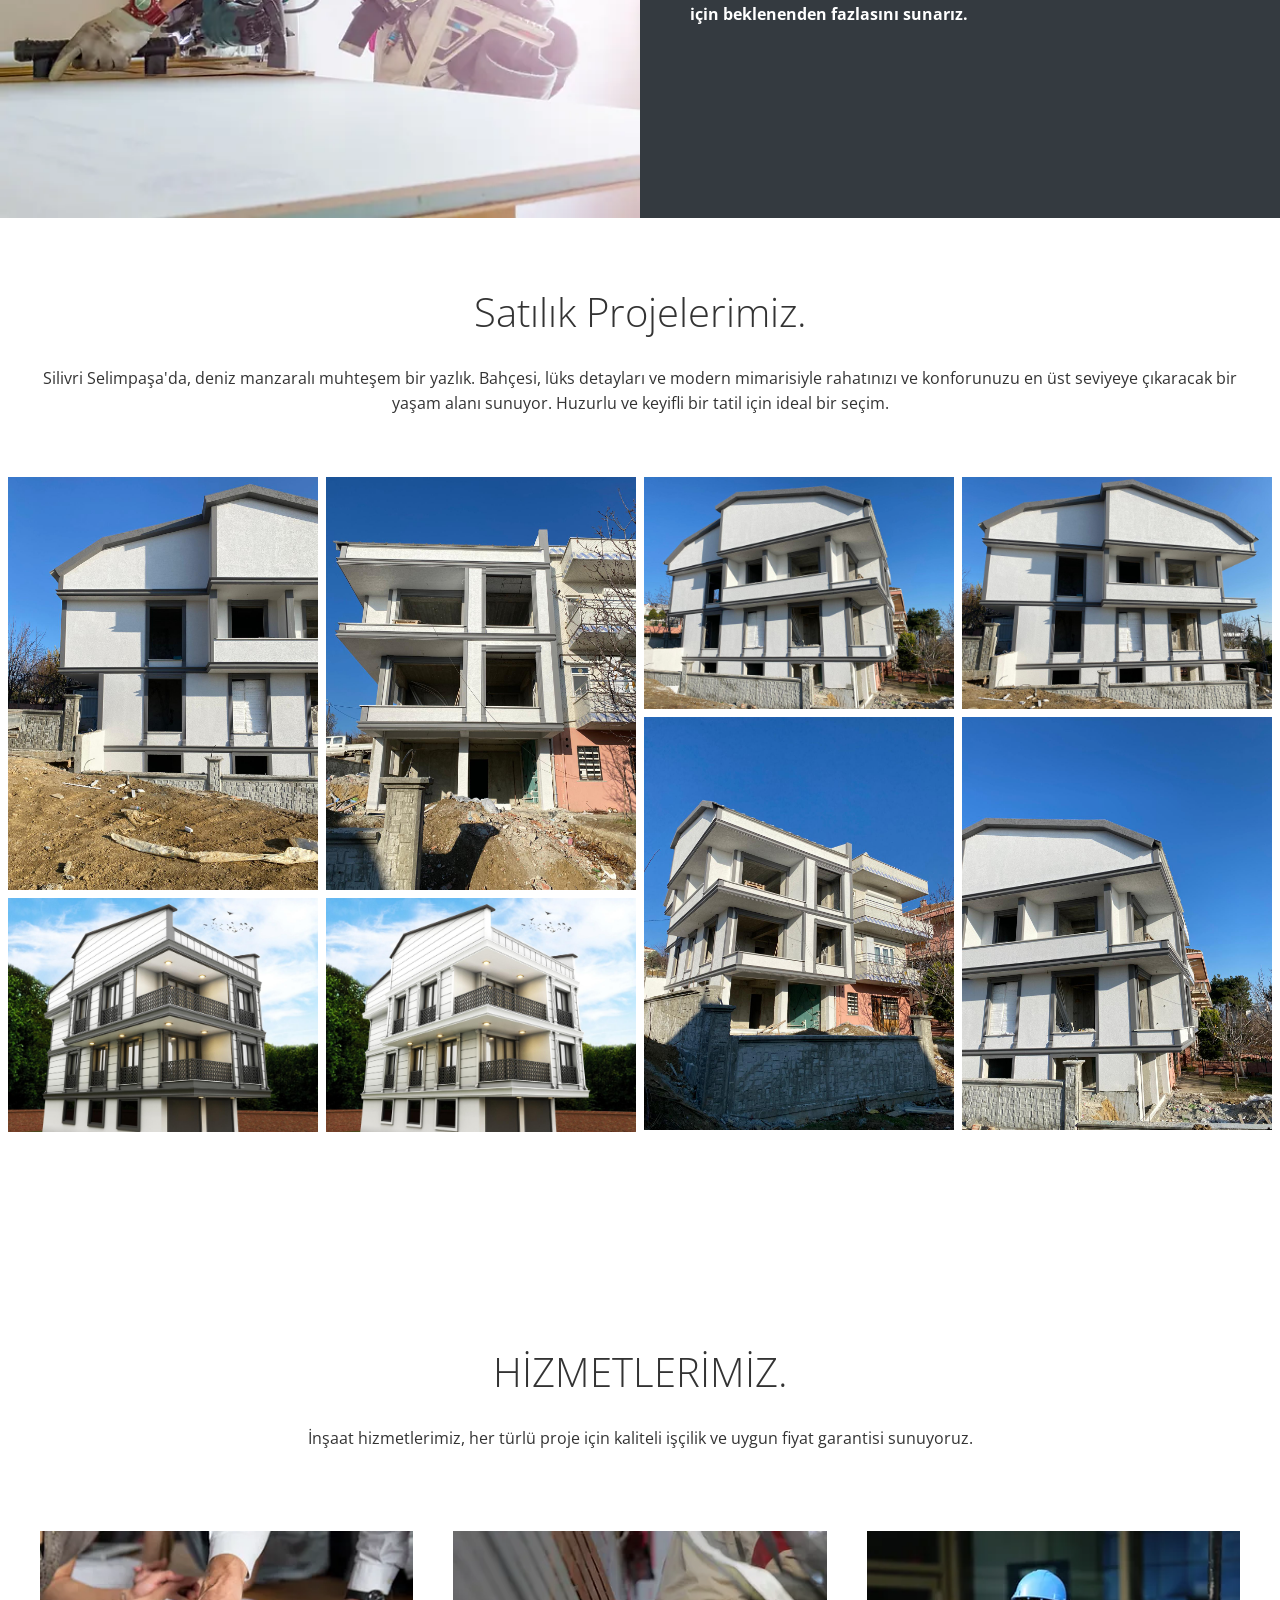
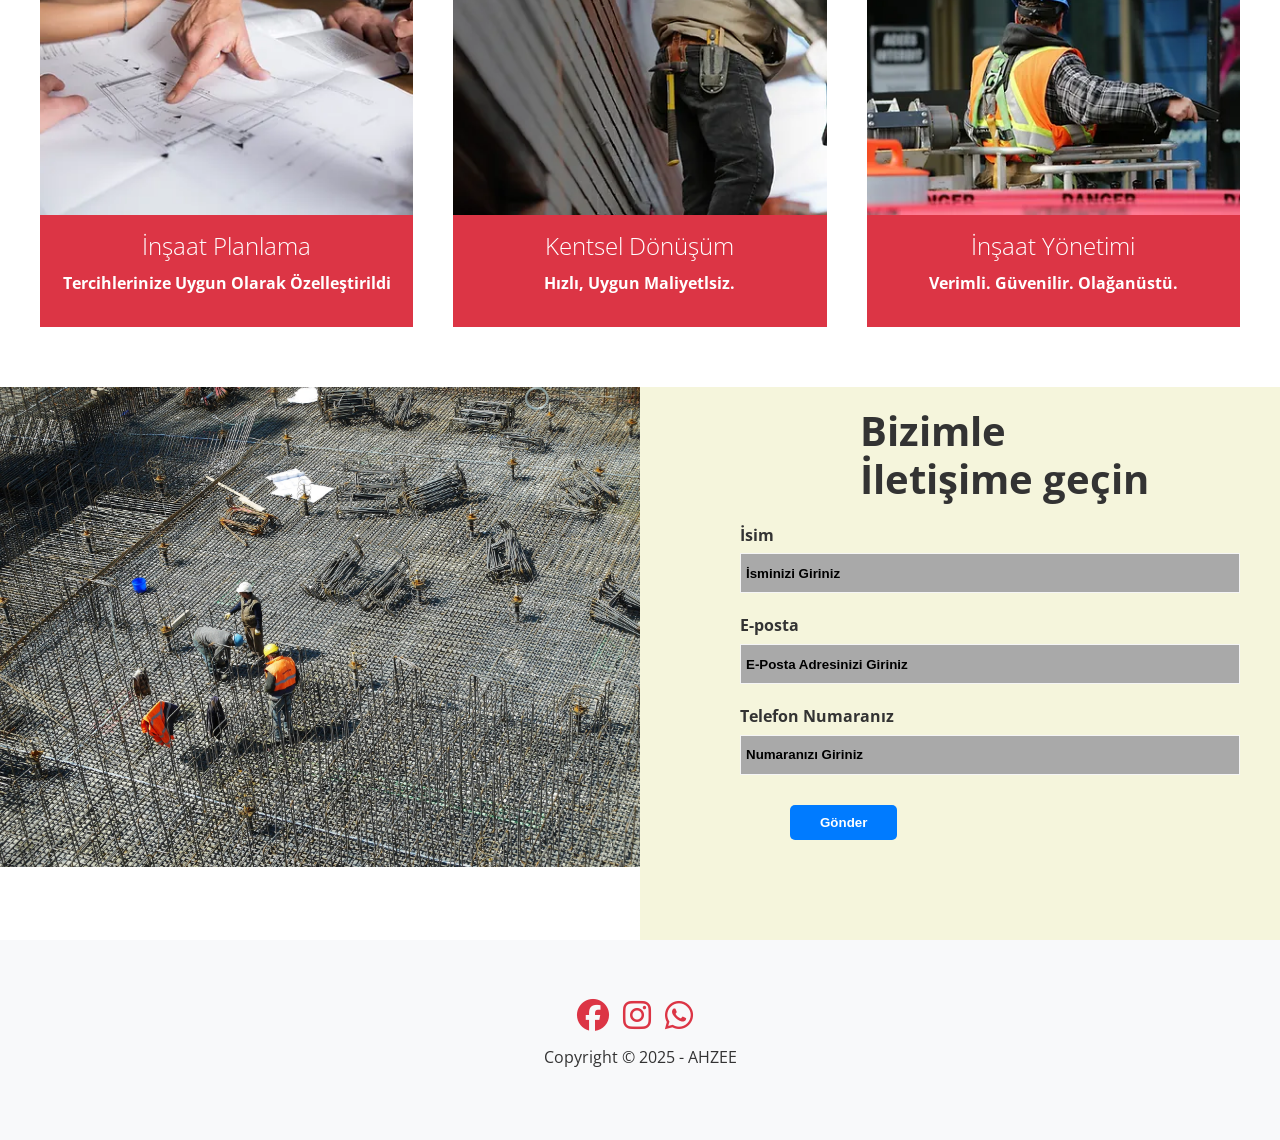
==== commit 7b2436c8: "Update index.html" ====
--- a/index.html
+++ b/index.html
@@ -13,7 +13,7 @@
     <!-- header -->
     <header id="home" class="main-header">
         <div class="navbar">
-                <img src="AHZEE-logo.png" alt=" ahzeelogo" class="brand">
+                <img src="ahzee-logo-son.png" alt=" ahzeelogo" class="brand">
             <nav>
                 <ul>
                     <li><a href="#home">Ana Sayfa</a></li>
@@ -27,8 +27,8 @@
 
         <div class="content">
             <h1 style="font-weight: bold; color: #F0F0F0;">AHZEE YAPI</h1>
-            <p class="space" style="color: #E4DCCF;">KONUT PROJELERİ<span style="margin-left:17rem ;">KENTSEL DÖNÜŞÜM </span></p>
-            <p style="color: #FFD93D;">Ebubekir Erten:&nbsp;&nbsp;&nbsp; <i class="fa-solid fa-phone"></i><span style="font-weight: bold;">0535 749 01 69</span></p>
+            <p class="space" style="color: #E4DCCF;">KONUT PROJELERİ &nbsp&nbsp&nbsp&nbsp&nbsp&nbsp&nbsp&nbsp&nbsp&nbsp&nbsp&nbsp&nbsp KENTSEL DÖNÜŞÜM</p>
+            <p style="color: #FFD93D;">Ebubekir Erten:&nbsp;&nbsp;&nbsp; <i class="fa-solid fa-phone"></i>&nbsp;0535 749 01 69</p>
         </div>
     </header>
 
--- a/ahzeeYapı.css
+++ b/ahzeeYapı.css
@@ -63,7 +63,7 @@
 .navbar a {
     color: #fff;
     padding: 1rem 2rem;
-    margin: 0 .5px;
+    margin: 0 .7px;
 }
 
 .navbar ul {
@@ -77,7 +77,7 @@
 .navbar .brand {
     width: 200px;
     height: 50px;
-    background-color: black;
+    
 
 }
 .navbar h1 {
@@ -231,7 +231,7 @@
 
 @media (max-width:768px){
     html {
-        font-size: 8px  ;
+        font-size: 8px;
     }
 
     .navbar {
@@ -242,9 +242,11 @@
     }
 
     .navbar a {
-        padding: 3px;
-        font-size: 12.9px;
-    }
+        padding: 13px;
+        font-size: 12.2px;
+    }
+
+
 
     .flex-items {
         flex-direction: column;
@@ -297,4 +299,3 @@
         padding-left: 3rem;
     }
 }
-
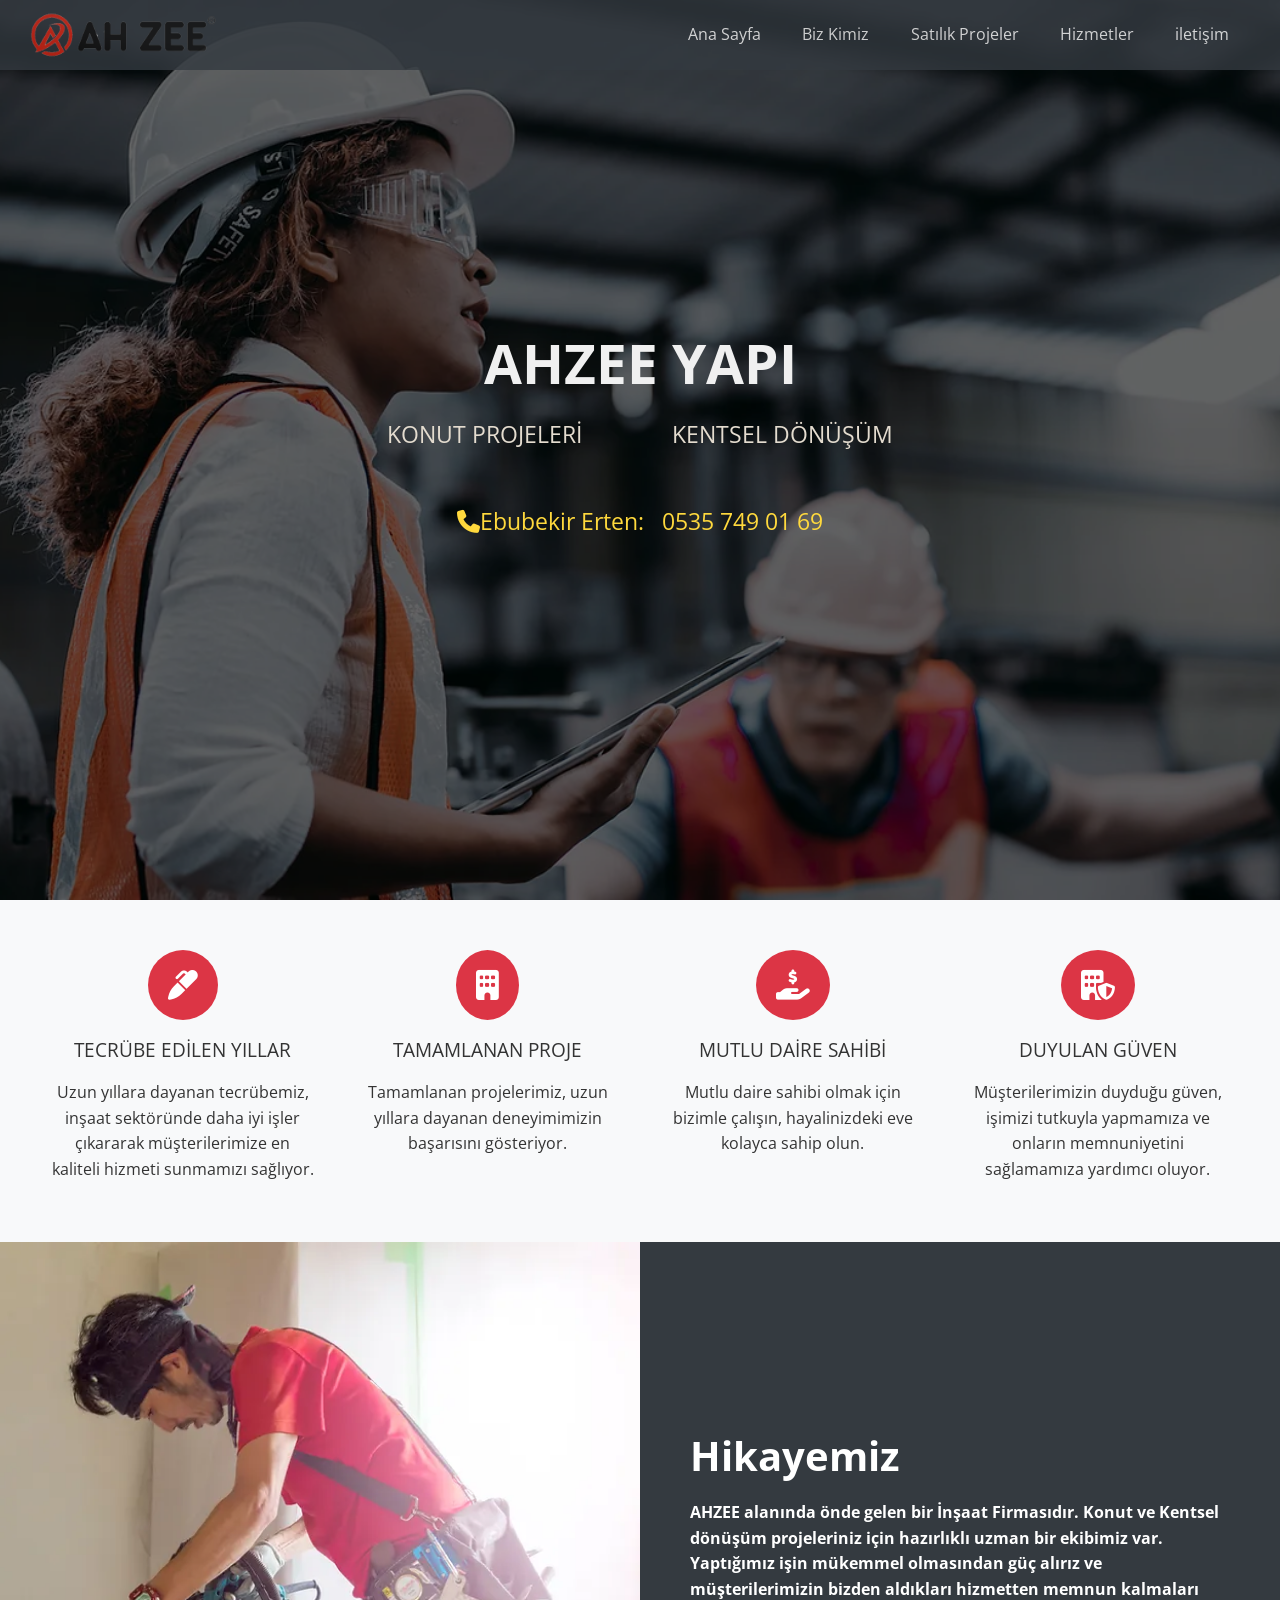
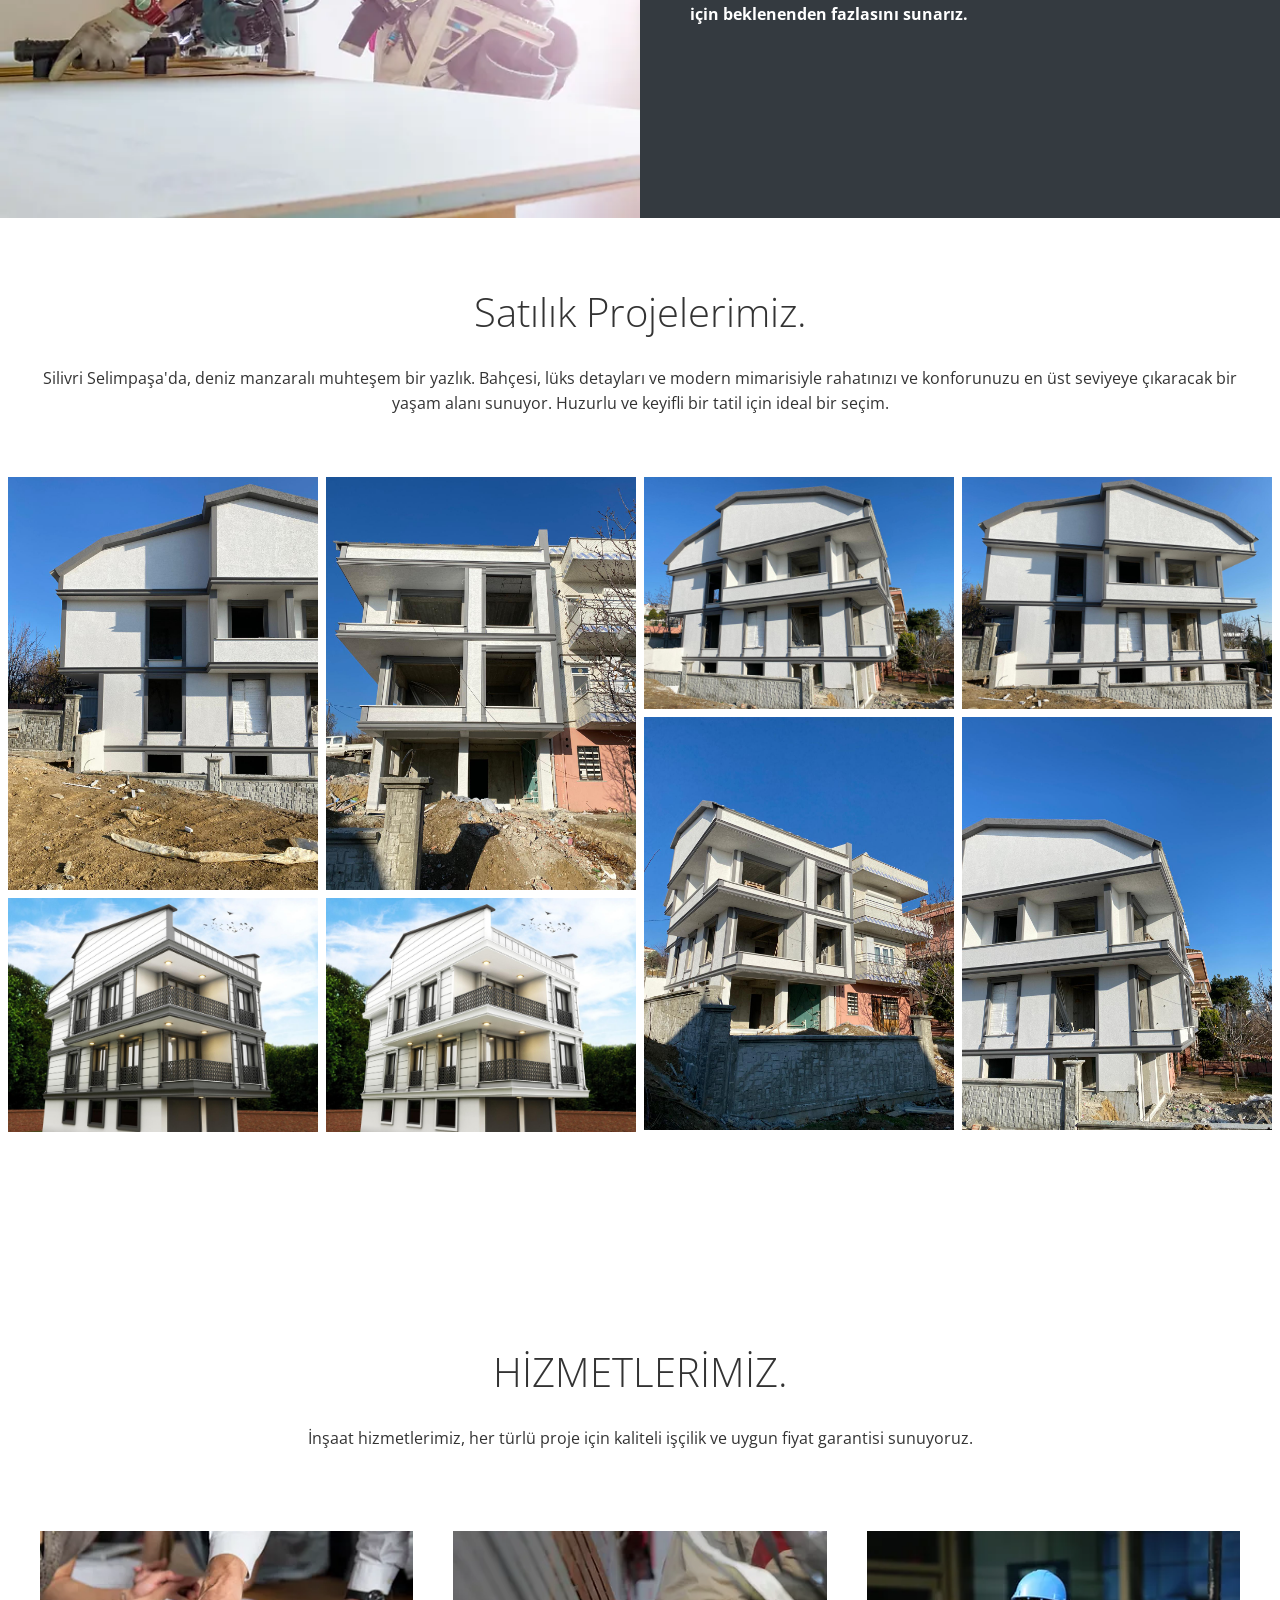
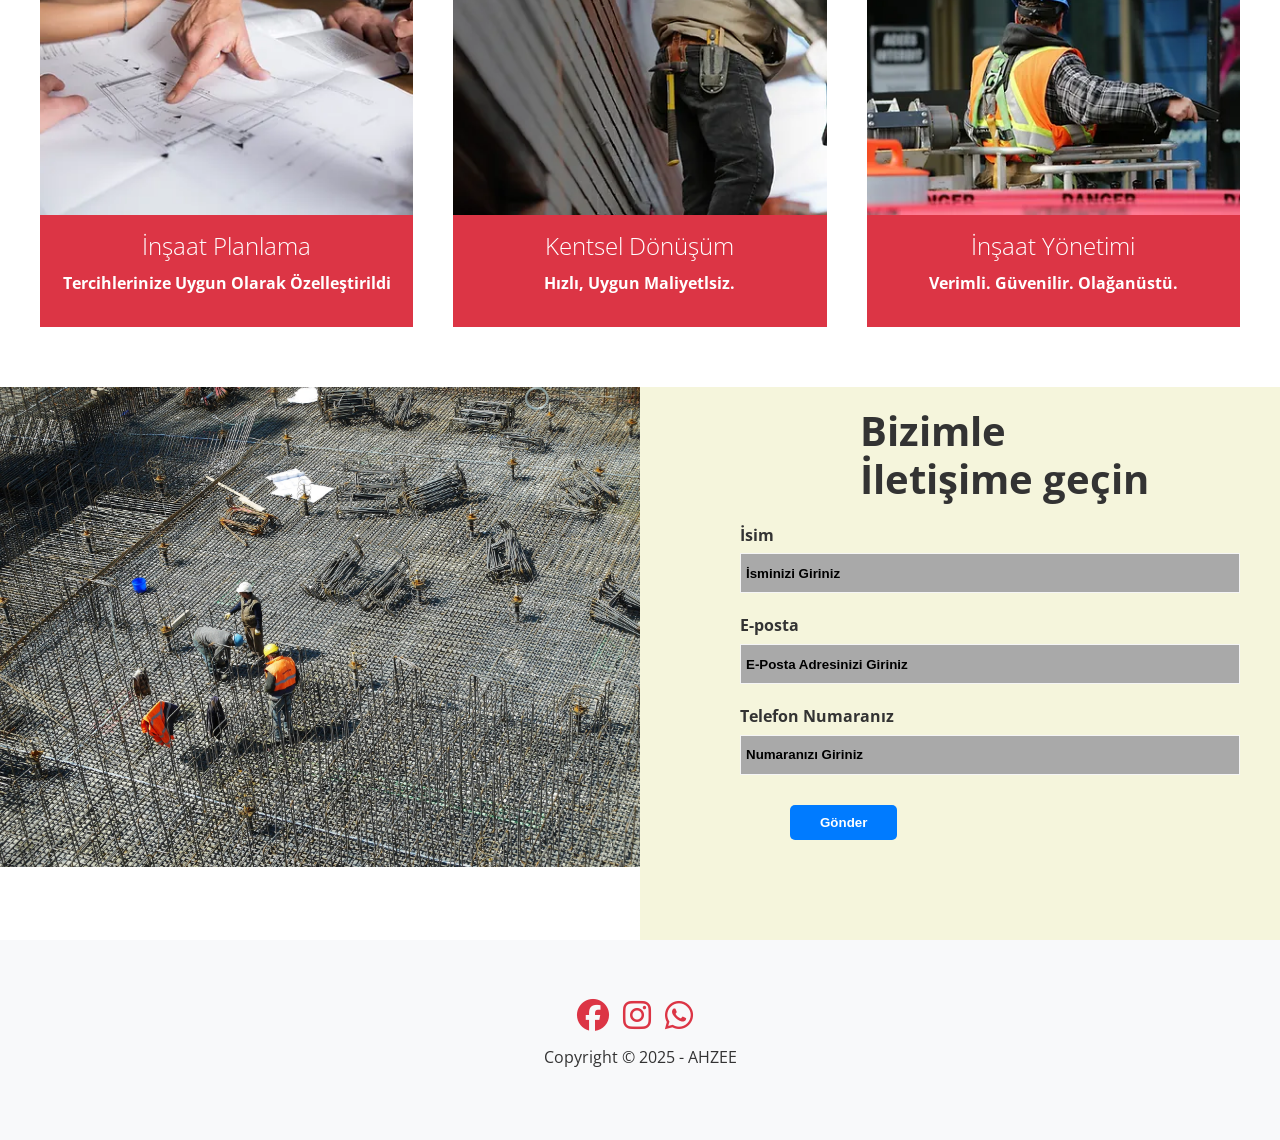
==== commit f9b8c1f6: "Update index.html" ====
--- a/index.html
+++ b/index.html
@@ -28,7 +28,7 @@
         <div class="content">
             <h1 style="font-weight: bold; color: #F0F0F0;">AHZEE YAPI</h1>
             <p class="space" style="color: #E4DCCF;">KONUT PROJELERİ &nbsp&nbsp&nbsp&nbsp&nbsp&nbsp&nbsp&nbsp&nbsp&nbsp&nbsp&nbsp&nbsp KENTSEL DÖNÜŞÜM</p>
-            <p style="color: #FFD93D;">Ebubekir Erten:&nbsp;&nbsp;&nbsp; <i class="fa-solid fa-phone"></i>&nbsp;0535 749 01 69</p>
+            <p style="color: #FFD93D;"><i class="fa-solid fa-phone"></i>Ebubekir Erten:&nbsp;&nbsp;&nbsp;0535 749 01 69</p>
         </div>
     </header>
 
--- a/ahzeeYapı.css
+++ b/ahzeeYapı.css
@@ -77,8 +77,6 @@
 .navbar .brand {
     width: 200px;
     height: 50px;
-    
-
 }
 .navbar h1 {
     font-size: 3rem;
@@ -242,7 +240,7 @@
     }
 
     .navbar a {
-        padding: 13px;
+        padding: 6px;
         font-size: 12.2px;
     }
 
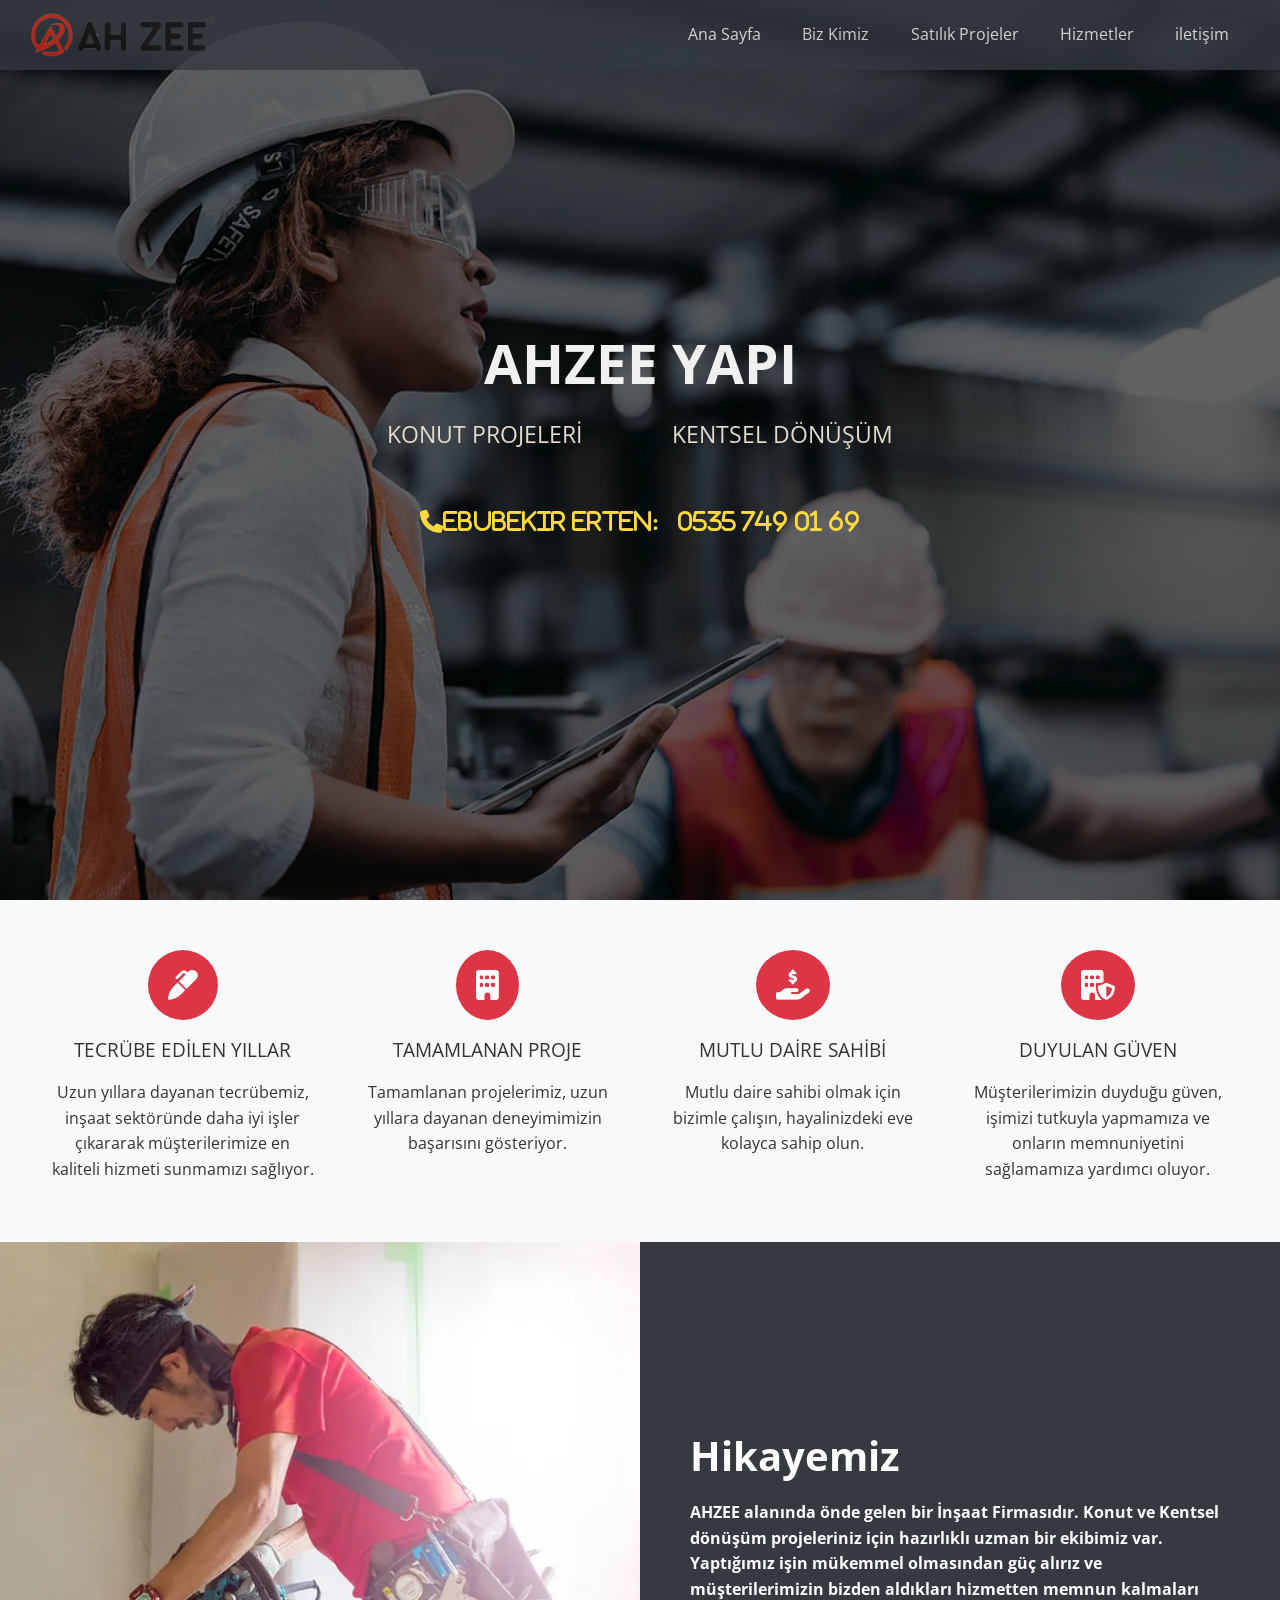
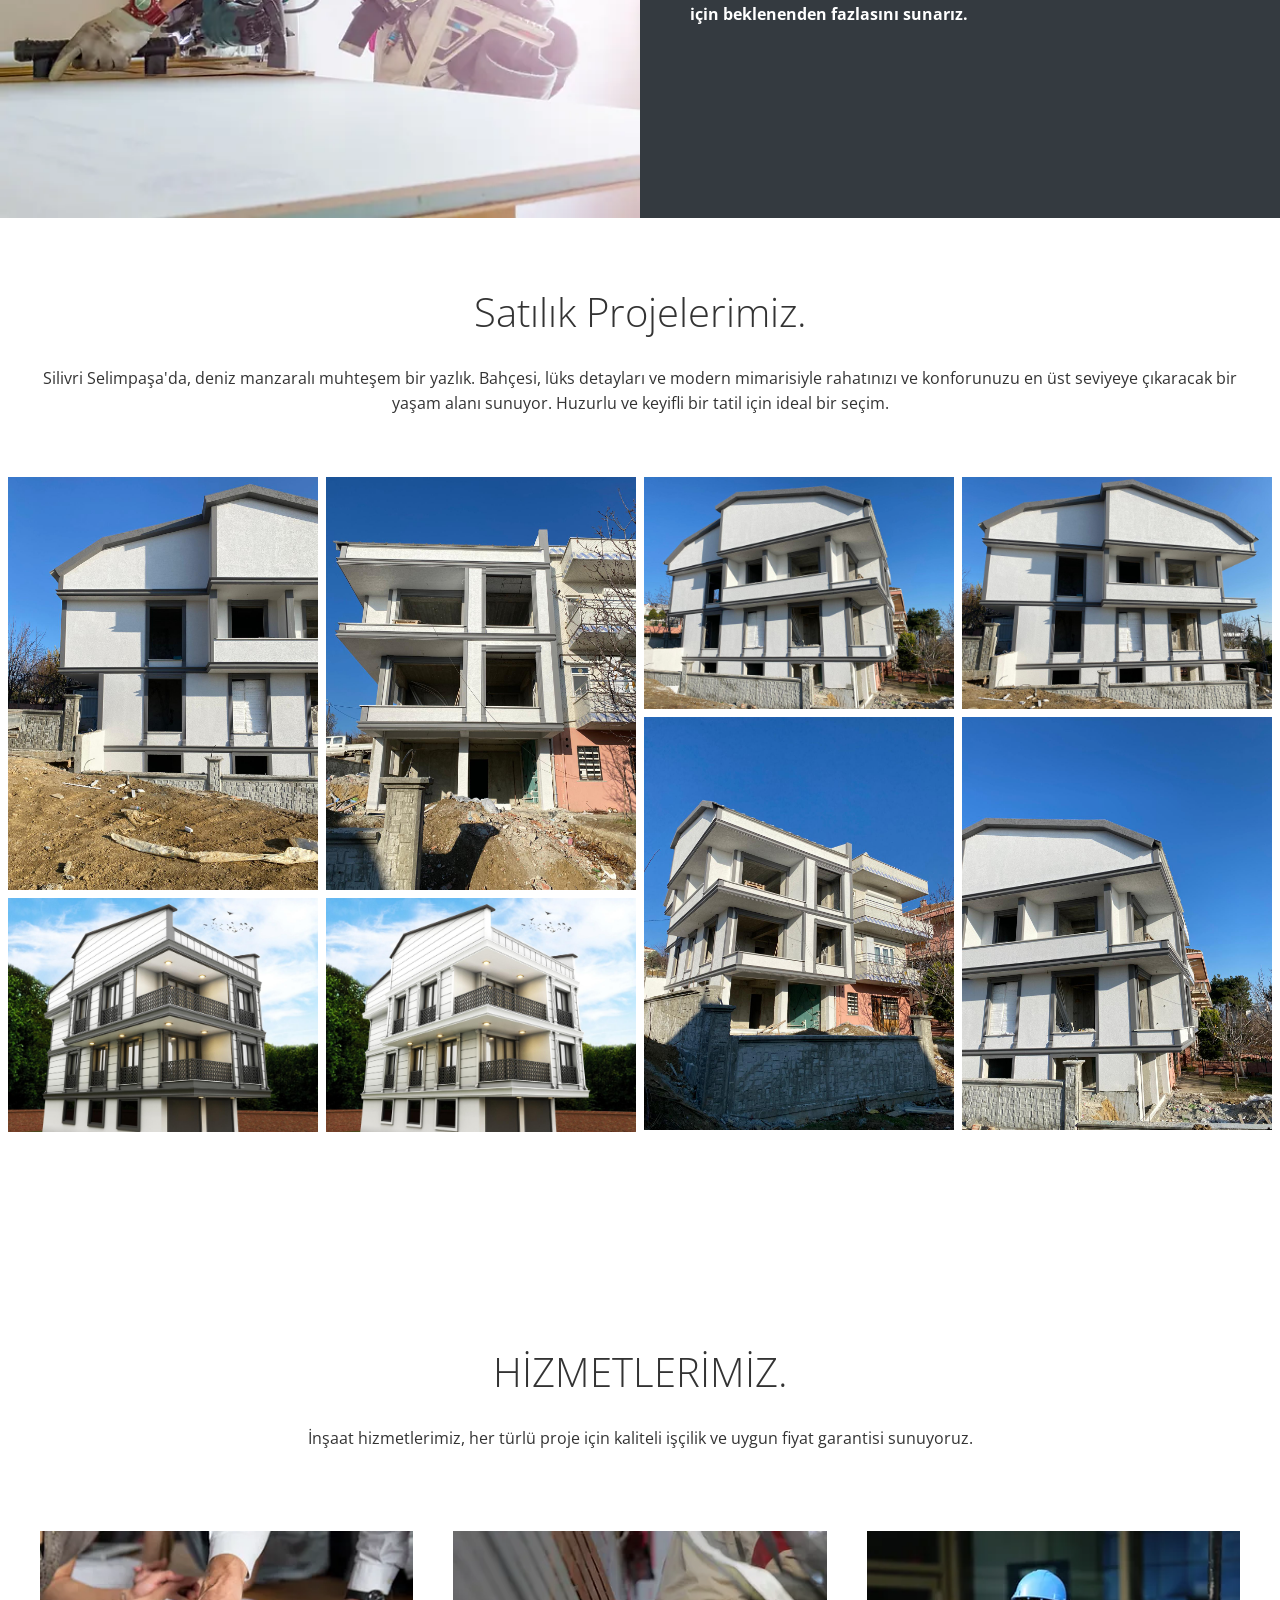
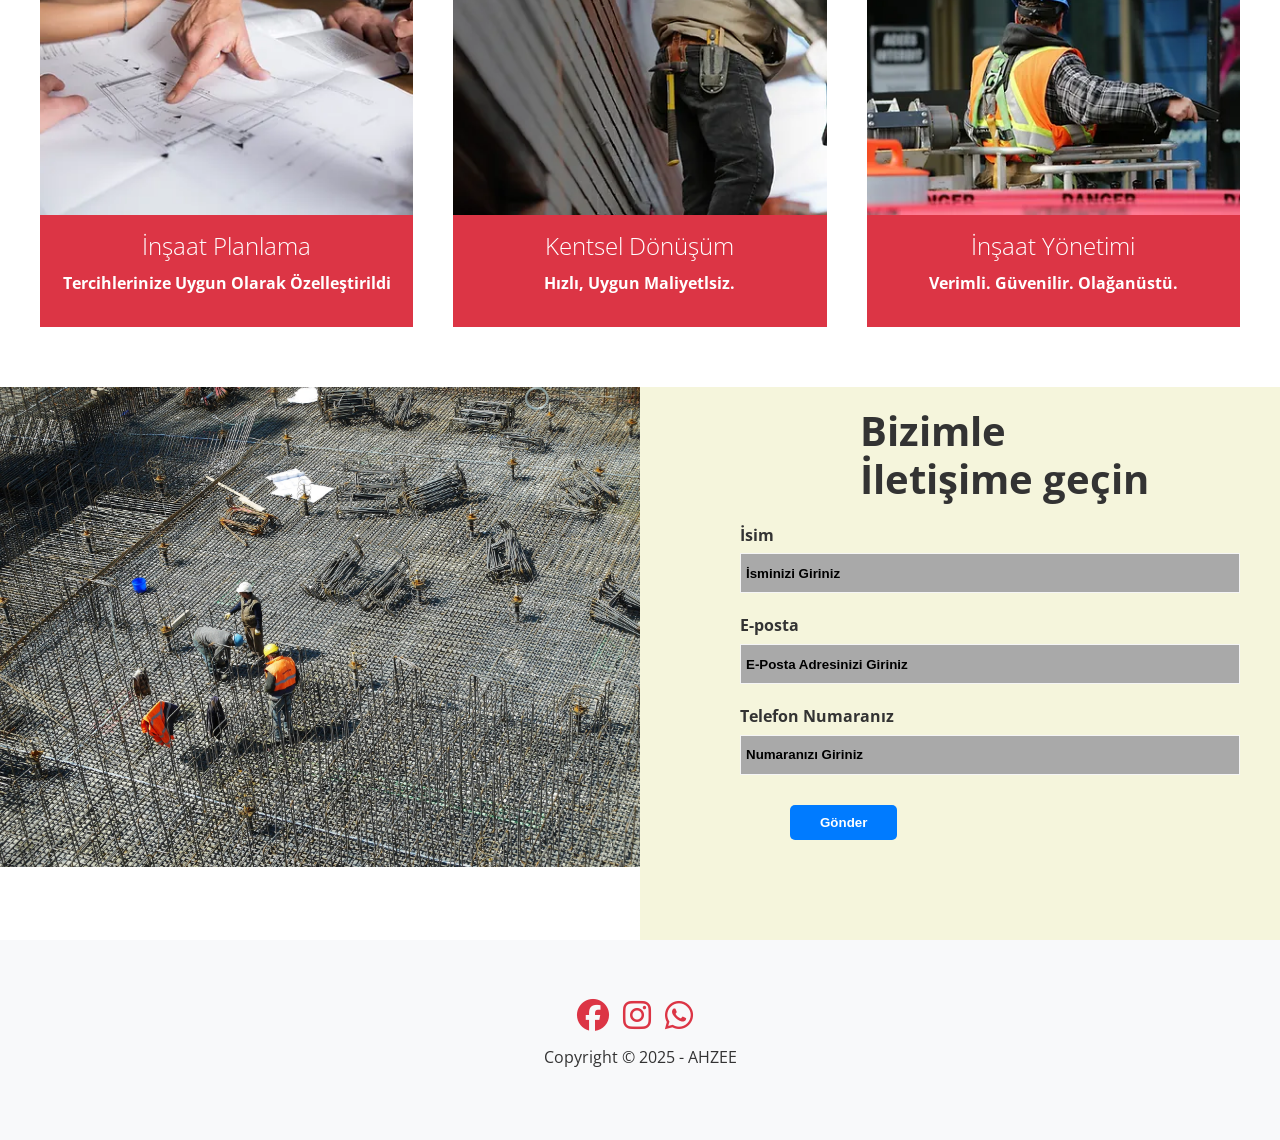
==== commit c74534f8: "Update index.html" ====
--- a/index.html
+++ b/index.html
@@ -28,7 +28,7 @@
         <div class="content">
             <h1 style="font-weight: bold; color: #F0F0F0;">AHZEE YAPI</h1>
             <p class="space" style="color: #E4DCCF;">KONUT PROJELERİ &nbsp&nbsp&nbsp&nbsp&nbsp&nbsp&nbsp&nbsp&nbsp&nbsp&nbsp&nbsp&nbsp KENTSEL DÖNÜŞÜM</p>
-            <p style="color: #FFD93D;"><i class="fa-solid fa-phone"></i>Ebubekir Erten:&nbsp;&nbsp;&nbsp;0535 749 01 69</p>
+            <p style="color: #FFD93D;"><i class="fa-solid fa-phone">Ebubekir Erten:&nbsp;&nbsp;&nbsp;0535 749 01 69</i></p>
         </div>
     </header>
 
